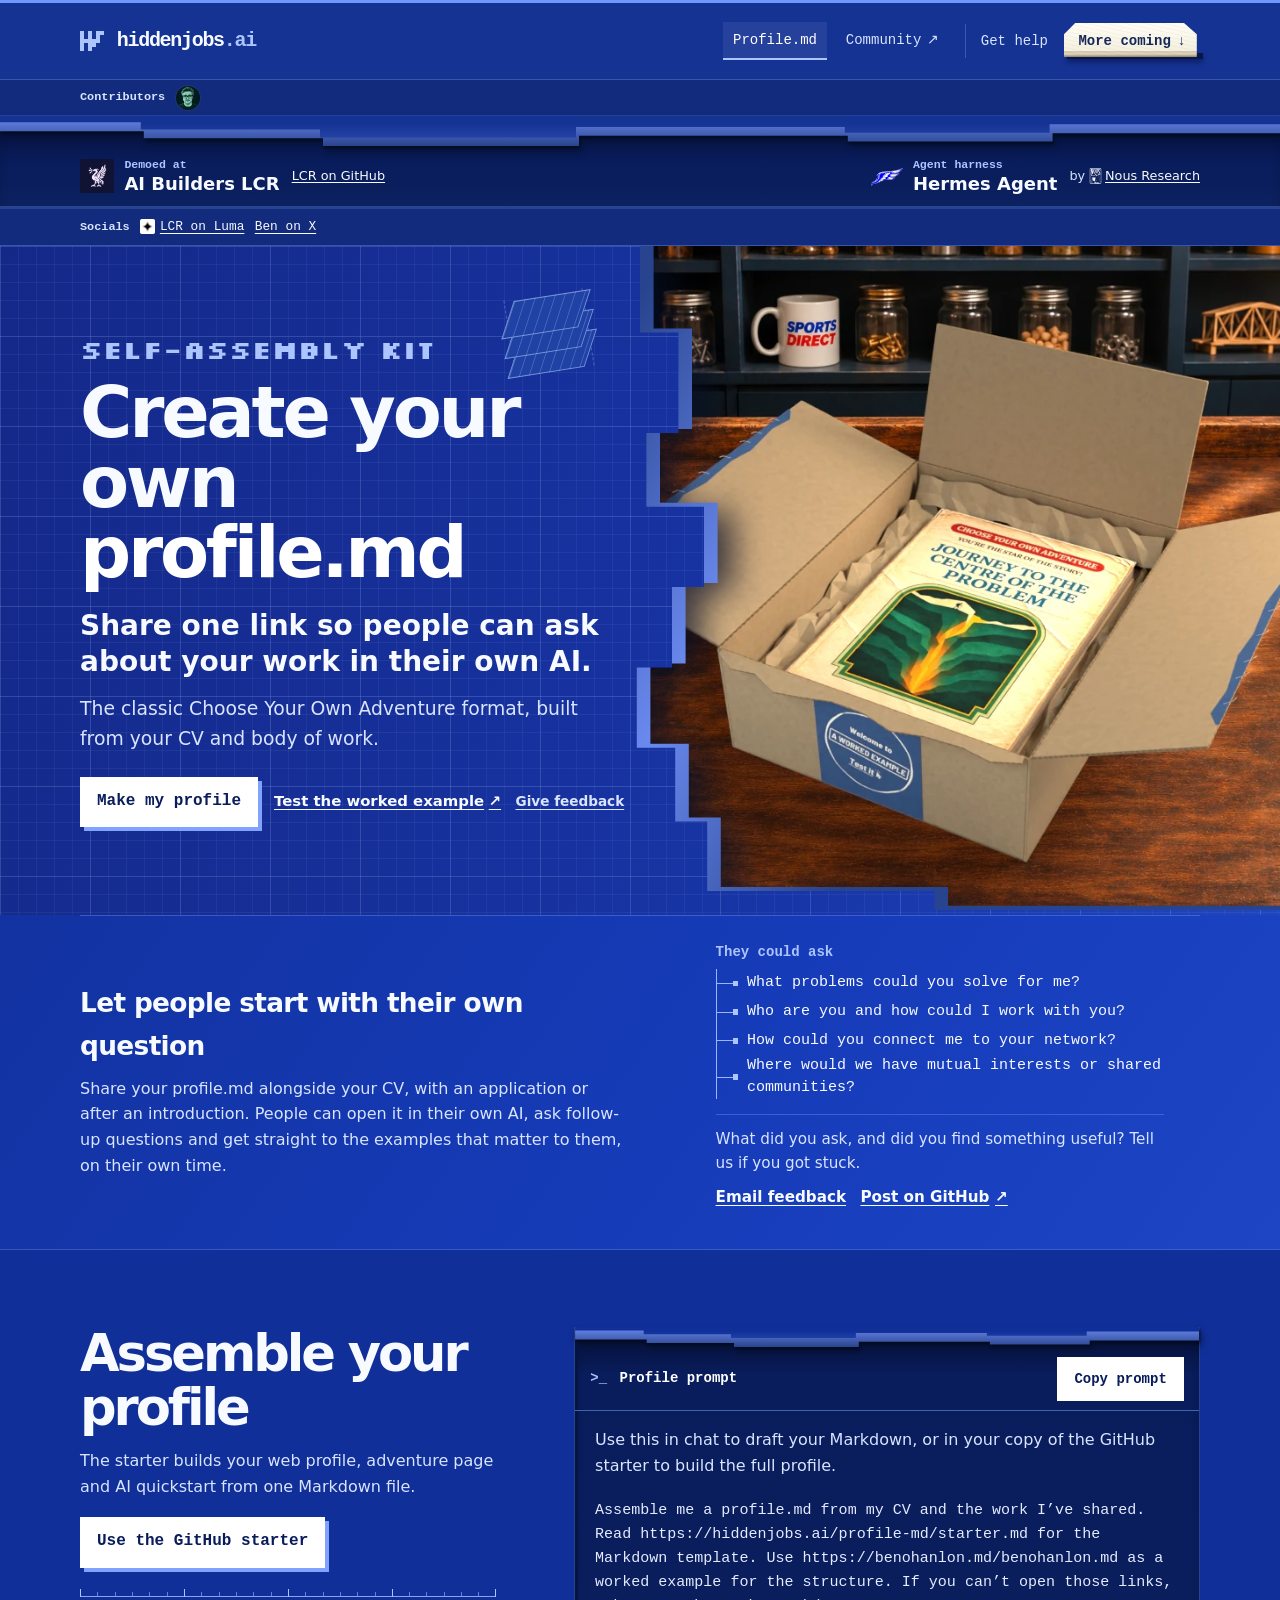
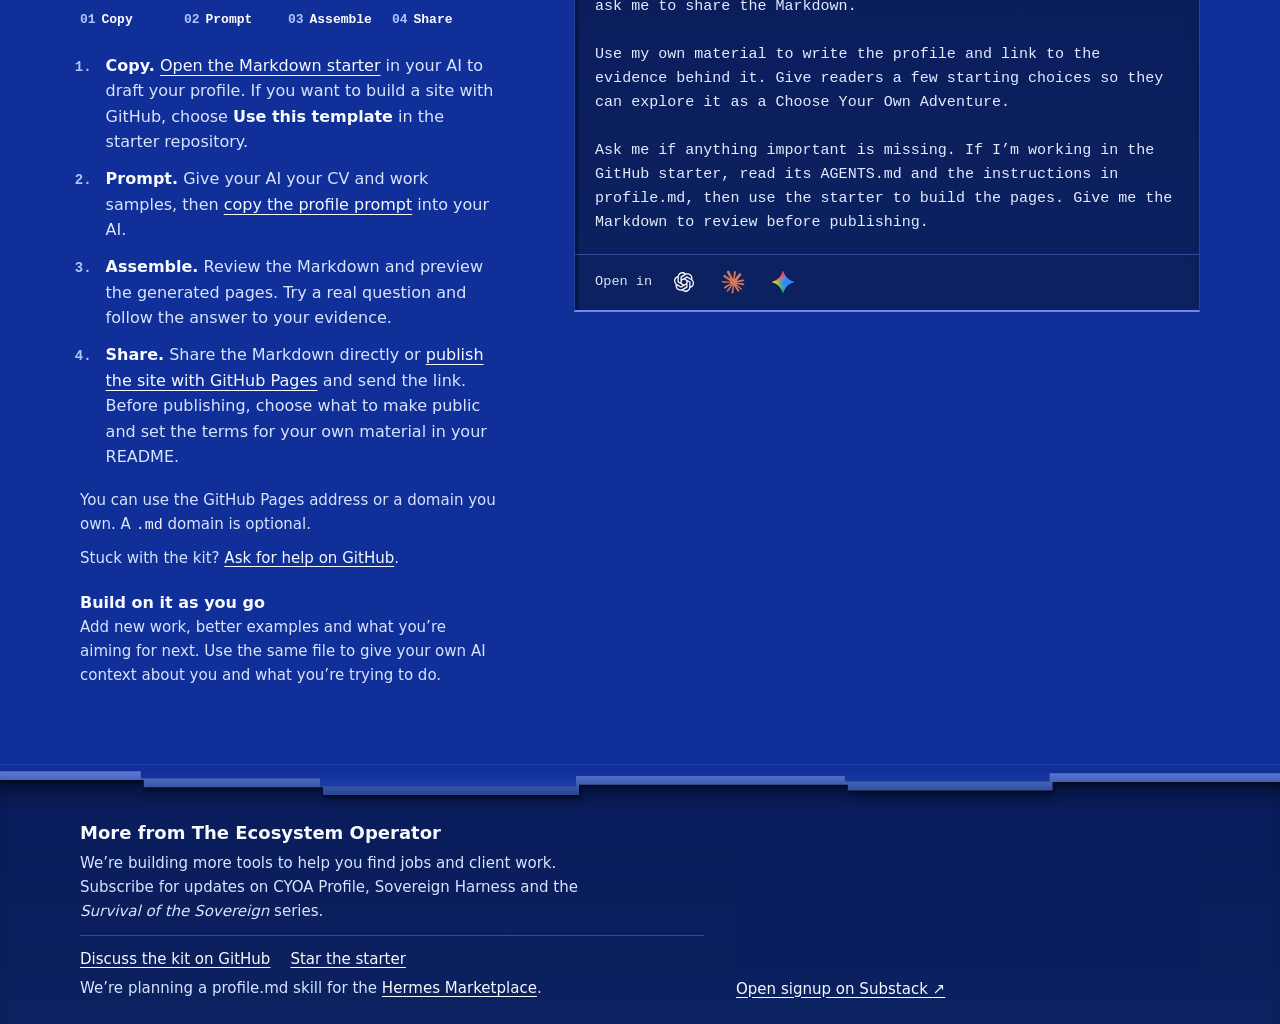
==== profile-md/index.html @ 3084d1a7 "Name the projects covered by newsletter updates" ====
<!doctype html>
<html lang="en-GB">
<head>
  <meta charset="utf-8">
  <meta name="viewport" content="width=device-width, initial-scale=1">
  <meta name="description" content="Turn your CV and best work into one link people can explore with their own AI.">
  <meta name="theme-color" content="#0e2a86">
  <link rel="canonical" href="https://hiddenjobs.ai/profile-md/">
  <meta property="og:type" content="website">
  <meta property="og:site_name" content="Hidden Jobs">
  <meta property="og:title" content="Create your own profile.md">
  <meta property="og:description" content="A Choose Your Own Adventure for your CV and best work. One link people can explore in their own AI chat.">
  <meta property="og:url" content="https://hiddenjobs.ai/profile-md/">
  <meta property="og:image" content="https://hiddenjobs.ai/assets/profile-md-share.jpg?v=parcel">
  <meta property="og:image:type" content="image/jpeg">
  <meta property="og:image:width" content="1200">
  <meta property="og:image:height" content="630">
  <meta property="og:image:alt" content="Create your own profile.md. A Choose Your Own Adventure for your CV and best work. An open delivery carton sits beside the AI Builders LCR and Hermes Agent logos.">
  <meta name="twitter:card" content="summary_large_image">
  <meta name="twitter:image" content="https://hiddenjobs.ai/assets/profile-md-share.jpg?v=parcel">
  <meta name="twitter:image:alt" content="Create your own profile.md. A Choose Your Own Adventure for your CV and best work. An open delivery carton sits beside the AI Builders LCR and Hermes Agent logos.">
  <link rel="stylesheet" href="../assets/site.css?v=public-starter">
  <script src="../assets/profile.js?v=workbench-depth" defer></script>
  <title>Create your own CYOA profile.md | Hidden Jobs</title>
</head>
<body>
  <a class="skip-link" href="#main">Skip to content</a>

  <header class="site-header">
    <div class="shell header-inner">
      <a class="wordmark" href="../">
        <span class="pixel-mark" aria-hidden="true"></span>
        hiddenjobs<span class="wordmark-domain">.ai</span>
      </a>
      <nav class="site-nav" aria-label="Main navigation">
        <div class="site-pages">
          <a class="page-tab" href="./" aria-current="page">Profile.md</a>
          <a class="page-tab" href="https://www.aibuilderslcr.co.uk/" aria-label="AI Builders LCR community">Community <span aria-hidden="true">↗</span></a>
        </div>
        <div class="site-utilities">
          <a href="https://github.com/benohanlon/profile-md-template/discussions/categories/q-a">Get help</a>
        </div>
        <a class="more-tab" href="#more">More coming <span aria-hidden="true">↓</span></a>
      </nav>
    </div>
    <div class="contributor-strip">
      <div class="shell contributor-strip-inner">
        <span class="label">Contributors</span>
        <a class="contributor-avatar" href="https://github.com/benohanlon" aria-label="Ben O’Hanlon on GitHub">
          <img src="../assets/benohanlon-avatar.png" alt="" width="24" height="24">
        </a>
      </div>
    </div>
  </header>

  <aside class="project-credits cut-band" aria-label="Community and harness">
    <span class="cut-edge" aria-hidden="true"></span>
    <div class="shell credits-inner">
      <div class="credit-group">
        <a class="credit-brand" href="https://www.aibuilderslcr.co.uk/">
          <img class="lcr-mark" src="../assets/aibuilders-lcr.webp" alt="" width="34" height="34">
          <span class="credit-name">
            <span class="label credit-label">Demoed at</span>
            AI Builders LCR
          </span>
        </a>
        <span class="credit-byline">
          <a href="https://github.com/aibuilderslcr">LCR on GitHub</a>
        </span>
      </div>
      <div class="credit-group">
        <a class="credit-brand" href="https://hermes-agent.nousresearch.com/">
          <img class="hermes-mark" src="../assets/hermes-wing.svg" alt="" width="34" height="34">
          <span class="credit-name">
            <span class="label credit-label">Agent harness</span>
            Hermes Agent
          </span>
        </a>
        <span class="credit-byline">
          by <a href="https://nousresearch.com/">
            <img class="nous-mark" src="../assets/nous-research.svg" alt="" width="13" height="16">
            Nous Research
          </a>
        </span>
      </div>
    </div>
  </aside>

  <nav class="social-strip" aria-label="Socials">
    <div class="shell social-strip-inner">
      <span class="label">Socials</span>
      <a href="https://luma.com/aibuilderslcr" aria-label="AI Builders LCR events on Luma">
        <img src="../assets/luma-icon.ico" alt="" width="15" height="15">
        LCR on Luma
      </a>
      <a href="https://x.com/benohanlon" aria-label="Ben O’Hanlon on X">Ben on X</a>
    </div>
  </nav>

  <main id="main">
    <section class="hero">
      <div class="workshop" data-view="depth" data-render="geometry">
        <div class="workbench" aria-hidden="true"></div>
        <div class="blueprint" aria-hidden="true">
          <div class="blueprint-face">
            <div class="assembly-sketch"><span></span><span></span><span></span></div>
          </div>
        </div>
        <div class="shell hero-inner">
          <div class="hero-copy">
            <p class="label kit-label">Self-assembly kit</p>
            <h1>Create your own<br><span>profile.md</span></h1>
            <p class="hero-summary">Share one link so people can ask about your work in their own AI.</p>
            <p class="hero-context">The classic Choose Your Own Adventure format, built from your CV and body of work.</p>
            <div class="hero-actions">
              <a class="button button-primary" href="#make-yours">Make my profile</a>
              <div class="hero-test-links">
                <a href="https://benohanlon.md/" target="_blank" rel="noopener">Test the worked example <span aria-hidden="true">↗</span><span class="visually-hidden"> (opens in a new tab)</span></a>
                <a class="hero-feedback-link" href="#feedback">Give feedback</a>
              </div>
            </div>
          </div>

          <div class="workshop-example">
            <a class="example" href="https://benohanlon.md/" target="_blank" rel="noopener" aria-label="Test Ben’s worked example (opens in a new tab)">
              <span class="tag-cord" aria-hidden="true"></span>
              <span class="example-tag">
                <span class="tag-eyelet" aria-hidden="true"></span>
                <strong class="tag-title">Worked<br>example</strong>
                <img src="../assets/adventure-cover.webp" width="1055" height="1491"
                  alt="Choose Your Own Adventure book cover titled Journey to the Centre of the Problem.">
                <span class="tag-link">Test it</span>
              </span>
            </a>
            <a class="box-example" href="https://benohanlon.md/" target="_blank" rel="noopener" aria-label="Test Ben’s worked example (opens in a new tab)">
              <span class="box-scene">
                <span class="box-label">
                  <span class="shelf-badge" aria-hidden="true"></span>
                  <img class="workshop-book" src="../assets/adventure-cover.webp" alt="" width="1055" height="1491">
                  <span class="box-lid">
                    <span class="box-label-print">
                      <span class="box-welcome">Welcome</span>
                      <span class="box-title"><span>Worked</span> <span>example</span></span>
                      <strong>Test it <span class="box-click" aria-hidden="true"></span></strong>
                    </span>
                  </span>
                </span>
              </span>
              <span class="box-mobile-action">Test it <span aria-hidden="true">↗</span></span>
            </a>
          </div>
        </div>
      </div>

      <div class="shell reader-path">
        <div class="reader-copy">
          <h2>Let people start with their own question</h2>
          <p>Share your profile.md alongside your CV, with an application or after an introduction. People can open it in their own AI, ask follow-up questions and get straight to the examples that matter to them, on their own time.</p>
        </div>
        <div class="reader-choices">
          <p class="label">They could ask</p>
          <ul>
            <li>What problems could you solve for me?</li>
            <li>Who are you and how could I work with you?</li>
            <li>How could you connect me to your network?</li>
            <li>Where would we have mutual interests or shared communities?</li>
          </ul>
          <div class="reader-feedback" id="feedback">
            <p>What did you ask, and did you find something useful? Tell us if you got stuck.</p>
            <div class="feedback-actions">
              <a href="mailto:benohanlon@pm.me?subject=CYOA%20Profile%20feedback&amp;body=What%20did%20you%20ask%3F%0D%0A%0D%0ADid%20you%20find%20something%20useful%3F%0D%0A%0D%0AWhere%20did%20you%20get%20stuck%2C%20if%20anywhere%3F%0D%0A">Email feedback</a>
              <a href="https://github.com/benohanlon/profile-md-template/discussions/categories/show-and-tell">Post on GitHub <span aria-hidden="true">↗</span></a>
            </div>
          </div>
        </div>
      </div>
    </section>

    <section class="shell make-section" id="make-yours" aria-labelledby="make-heading">
      <div class="make-copy">
        <h2 id="make-heading">Assemble your profile</h2>
        <p class="make-intro">The starter builds your web profile, adventure page and AI quickstart from one Markdown file.</p>
        <a class="button button-primary starter-button" href="https://github.com/benohanlon/profile-md-template">Use the GitHub starter</a>
        <nav class="kit-ruler" aria-label="Assembly steps">
          <a href="#copy-profile"><span aria-hidden="true">01</span> Copy</a>
          <a href="#prompt-profile"><span aria-hidden="true">02</span> Prompt</a>
          <a href="#assemble-profile"><span aria-hidden="true">03</span> Assemble</a>
          <a href="#publish-profile"><span aria-hidden="true">04</span> Share</a>
        </nav>
        <ol class="instructions">
          <li id="copy-profile"><strong>Copy.</strong> <a href="./starter.md">Open the Markdown starter</a> in your AI to draft your profile. If you want to build a site with GitHub, choose <strong>Use this template</strong> in the starter repository.</li>
          <li id="prompt-profile"><strong>Prompt.</strong> Give your AI your CV and work samples, then <a href="#draft-profile">copy the profile prompt</a> into your AI.</li>
          <li id="assemble-profile"><strong>Assemble.</strong> Review the Markdown and preview the generated pages. Try a real question and follow the answer to your evidence.</li>
          <li id="publish-profile"><strong>Share.</strong> Share the Markdown directly or <a href="https://docs.github.com/en/pages/getting-started-with-github-pages/creating-a-github-pages-site">publish the site with GitHub Pages</a> and send the link. Before publishing, choose what to make public and set the terms for your own material in your README.</li>
        </ol>
        <p class="domain-note">You can use the GitHub Pages address or a domain you own. A <code>.md</code> domain is optional.</p>
        <p class="domain-note kit-help">Stuck with the kit? <a href="https://github.com/benohanlon/profile-md-template/discussions/categories/q-a">Ask for help on GitHub</a>.</p>
        <h3 class="profile-maintenance">Build on it as you go</h3>
        <p class="domain-note">Add new work, better examples and what you’re aiming for next. Use the same file to give your own AI context about you and what you’re trying to do.</p>
      </div>

      <div class="prompt-panel cut-band" id="draft-profile" aria-labelledby="prompt-heading">
        <span class="cut-edge" aria-hidden="true"></span>
        <div class="prompt-header">
          <h3 class="label" id="prompt-heading"><span aria-hidden="true">&gt;_</span> Profile prompt</h3>
          <button class="button copy-button" id="copy-prompt" type="button" hidden>Copy prompt</button>
        </div>
        <p class="prompt-intro">Use this in chat to draft your Markdown, or in your copy of the GitHub starter to build the full profile.</p>
        <pre id="build-prompt">Assemble me a profile.md from my CV and the work I’ve shared. Read https://hiddenjobs.ai/profile-md/starter.md for the Markdown template. Use https://benohanlon.md/benohanlon.md as a worked example for the structure. If you can’t open those links, ask me to share the Markdown.

Use my own material to write the profile and link to the evidence behind it. Give readers a few starting choices so they can explore it as a Choose Your Own Adventure.

Ask me if anything important is missing. If I’m working in the GitHub starter, read its AGENTS.md and the instructions in profile.md, then use the starter to build the pages. Give me the Markdown to review before publishing.</pre>
        <div class="prompt-openers" role="group" aria-label="Open the prompt in your AI">
          <span>Open in</span>
          <a href="https://chatgpt.com/" data-prefill target="_blank" rel="noopener" aria-label="Open in ChatGPT" title="ChatGPT">
            <img src="../assets/chatgpt.svg" alt="" width="24" height="24">
          </a>
          <a href="https://claude.ai/new" data-prefill target="_blank" rel="noopener" aria-label="Open in Claude" title="Claude">
            <img src="../assets/claude.svg" alt="" width="24" height="24">
          </a>
          <a id="open-gemini" href="https://gemini.google.com/app" target="_blank" rel="noopener" aria-label="Copy prompt and open Gemini" title="Copy prompt and open Gemini">
            <img src="../assets/gemini.png" alt="" width="24" height="24">
          </a>
        </div>
        <p class="copy-status" id="copy-status" role="status"></p>
      </div>
    </section>
  </main>

  <footer class="site-footer cut-band" id="support">
    <span class="cut-edge" aria-hidden="true"></span>
    <section class="shell footer-inner" id="more" aria-labelledby="more-heading">
      <div class="more-copy">
        <h2 id="more-heading">More from The Ecosystem Operator</h2>
        <p>We’re building more tools to help you find jobs and client work. Subscribe for updates on CYOA Profile, Sovereign Harness and the <em>Survival of the Sovereign</em> series.</p>
      </div>
      <div class="newsletter-signup">
        <iframe src="https://ecosystemoperator.substack.com/embed?transparent=1" title="Subscribe to The Ecosystem Operator" width="480" height="150" loading="lazy"></iframe>
        <a href="https://ecosystemoperator.substack.com/subscribe">Open signup on Substack <span aria-hidden="true">↗</span></a>
      </div>
      <div class="footer-project-links">
        <a href="https://github.com/benohanlon/profile-md-template/discussions">Discuss the kit on GitHub</a>
        <a href="https://github.com/benohanlon/profile-md-template">Star the starter</a>
        <p>We’re planning a profile.md skill for the <a href="https://hermes-agent.nousresearch.com/marketplace">Hermes Marketplace</a>.</p>
      </div>
    </section>
  </footer>
</body>
</html>
---- assets/site.css ----
@font-face {
  font-family: Silkscreen;
  src: url("./silkscreen-bold.ttf") format("truetype");
  font-weight: 700;
  font-display: swap;
}

@font-face {
  font-family: "Barlow Semi Condensed";
  src: url("./barlow-semi-condensed-bold.ttf") format("truetype");
  font-weight: 700;
  font-display: swap;
}

:root {
  color-scheme: dark;
  --ink: #f7faff;
  --secondary: #d9e4ff;
  --accent: #adc5ff;
  --royal: #163cba;
  --blue: #102f98;
  --navy: #091c5b;
  --chrome: #153393;
  --line: #7193ef66;
  --cut-depth: 0.55rem;
  --cut-wall-light: #6b8aef;
  --cut-wall-dark: #28448e;
  --cut-wall: linear-gradient(var(--cut-wall-light), var(--cut-wall-dark));
  --cut-shadow: inset 0 0.7rem 0.85rem -0.55rem #02091ac9;
  --white: #fff;
  --body: "Segoe UI", system-ui, sans-serif;
  --mono: ui-monospace, "Cascadia Mono", "SFMono-Regular", Consolas, monospace;
}

*, *::before, *::after { box-sizing: border-box; }
html { scroll-behavior: smooth; }
body { margin: 0; background: var(--blue); color: var(--ink); font: 1rem/1.6 var(--body); }
h1, h2, h3, p { margin: 0; }
a { color: var(--ink); text-underline-offset: 0.22em; }
:focus-visible { outline: 3px solid #c1d5ff; outline-offset: 4px; }

.shell { width: min(100% - 4rem, 70rem); margin-inline: auto; }
.skip-link { position: absolute; z-index: 2; top: 1rem; left: 1rem; padding: 0.5rem 1rem; color: var(--navy); background: var(--white); transform: translateY(-180%); }
.skip-link:focus { transform: translateY(0); }
.site-header { background: var(--chrome); border-top: 3px solid #6f98ff; }

.header-inner, .footer-inner {
  display: flex;
  align-items: center;
  justify-content: space-between;
  flex-wrap: wrap;
  gap: 0.75rem 2rem;
}

.header-inner { min-height: 4.75rem; padding-block: 0.75rem; }
.wordmark {
  display: inline-flex;
  align-items: center;
  gap: 0;
  color: var(--ink);
  font: 750 1.25rem/1 var(--mono);
  letter-spacing: -0.065em;
  text-decoration: none;
}

.wordmark-domain { color: var(--accent); }
.pixel-mark { position: relative; width: 1.75rem; height: 1.5rem; margin-right: 0.55rem; color: var(--accent); }
.pixel-mark::before {
  content: "";
  position: absolute;
  left: 0;
  top: 0.125rem;
  width: 0.25rem;
  height: 0.25rem;
  background: currentColor;
  box-shadow:
    0.5rem 0, 1rem 0, 1.25rem 0,
    0 0.25rem, 0.5rem 0.25rem, 1rem 0.25rem,
    0 0.5rem, 0.25rem 0.5rem, 0.5rem 0.5rem, 0.75rem 0.5rem, 1rem 0.5rem,
    0 0.75rem, 0.5rem 0.75rem, 0.75rem 0.75rem,
    0 1rem, 0.5rem 1rem;
}

.label, .site-nav, .button { font-family: var(--mono); font-size: 0.875rem; }
.label { font-weight: 650; }
.site-nav { display: flex; align-items: center; flex-wrap: wrap; gap: 0.65rem 1rem; }
.site-pages, .site-utilities { display: flex; align-items: center; gap: 0.5rem; }
.site-nav .page-tab { display: inline-flex; align-items: center; gap: 0.35rem; }
.site-nav .page-tab { padding: 0.4rem 0.65rem; white-space: nowrap; border-bottom: 2px solid transparent; }
.site-nav .page-tab[aria-current="page"] { border-bottom-color: var(--accent); background: #ffffff12; text-decoration: none; }
.site-utilities { gap: 0.85rem; padding-inline-start: 0.9rem; border-inline-start: 1px solid var(--line); }
.site-nav a { padding-block: 0.35rem; color: var(--secondary); text-decoration: none; }
.site-nav a:hover, .site-nav a[aria-current="page"] { color: var(--white); text-decoration: underline; }

.site-nav a.more-tab {
  position: relative;
  isolation: isolate;
  display: inline-flex;
  align-items: center;
  gap: 0.4rem;
  padding: 0.45rem 0.9rem 0.4rem;
  color: #172857;
  font-weight: 750;
  white-space: nowrap;
}

.more-tab::before,
.more-tab::after {
  content: "";
  position: absolute;
  pointer-events: none;
  z-index: -1;
}

.more-tab::before {
  inset: auto -0.2rem 0 0.18rem;
  height: 0.36rem;
  background: #081748;
  box-shadow: 0 3px 5px #040d3a8c;
}

.more-tab::after {
  inset: 0 0.2rem 0.1rem 0;
  clip-path: polygon(0.7rem 0, calc(100% - 0.8rem) 0, 100% 0.7rem, 100% 100%, 0 100%, 0 0.7rem);
  background:
    repeating-linear-gradient(12deg, #ffffff00 0 1px, #7864440b 1px 2px, #ffffff00 2px 4px),
    linear-gradient(180deg, #fffdf5 0%, #f4efdf 83%, #cec2a9 84%, #e4d7bf 91%, #8f816a 100%);
}

.contributor-strip, .social-strip { background: #122b7d; }
.contributor-strip { border-top: 1px solid var(--line); }
.social-strip { border-bottom: 1px solid var(--line); }
.contributor-strip-inner, .social-strip-inner {
  display: flex;
  align-items: center;
  gap: 0.65rem;
  min-height: 2.2rem;
}
.contributor-strip .label, .social-strip .label { color: var(--secondary); font-size: 0.74rem; }
.social-strip a {
  display: inline-flex;
  align-items: center;
  gap: 0.3rem;
  min-height: 1.75rem;
  font: 0.8rem var(--mono);
}
.social-strip img { flex: 0 0 auto; }
.contributor-avatar { display: inline-flex; }
.contributor-avatar img {
  border-radius: 50%;
  box-shadow: 0 0 0 1px #32456166;
}

.hero {
  overflow: hidden;
  border-bottom: 1px solid var(--line);
  background: linear-gradient(125deg, #102d93 0%, var(--royal) 68%, #1d45c4 100%);
}

.workshop {
  --grid-unit: 1.125rem;
  --grid-major: 5.625rem;
  --blueprint-surface:
    linear-gradient(90deg, #a9c3fd24 1px, transparent 1px) 0 0 / var(--grid-major) var(--grid-major),
    linear-gradient(#a9c3fd24 1px, transparent 1px) 0 0 / var(--grid-major) var(--grid-major),
    linear-gradient(90deg, #a9c3fd12 1px, transparent 1px) 0 0 / var(--grid-unit) var(--grid-unit),
    linear-gradient(#a9c3fd12 1px, transparent 1px) 0 0 / var(--grid-unit) var(--grid-unit),
    linear-gradient(105deg, #142888, #1836a8 68%, #2046bd);
  --workbench-image: url("./profile-workbench.jpg");
  --mobile-workshop-edge: polygon(0 10%, 18% 10%, 18% 5%, 36% 5%, 36% 9%, 62% 9%, 62% 2%, 84% 2%, 84% 6%, 100% 6%, 100% 100%, 0 100%);
  --blueprint-edge: polygon(
    0 0, 50% 0, 50% 13%, 53% 13%, 53% 28%, 50.5% 28%,
    50.5% 39%, 55% 39%, 55% 51%, 52.5% 51%, 52.5% 63%,
    49.75% 63%, 49.75% 75%, 52.75% 75%, 52.75% 86%, 55.25% 86%,
    55.25% var(--bench-edge-near, 95%), 73% var(--bench-edge-near, 95%),
    73% var(--bench-edge-far, 97%), 100% var(--bench-edge-far, 97%), 100% 100%, 0 100%
  );
  position: relative;
  isolation: isolate;
  overflow: clip;
  background: var(--blueprint-surface);
}

.workbench {
  position: absolute;
  z-index: -3;
  inset: -6rem 0 -2.5rem 44%;
  background: #271a18 var(--workbench-image) 64% bottom / cover no-repeat;
}

.workshop[data-view="overhead"] {
  --scene: url("./profile-kit-overhead.jpg");
  --blueprint-edge: polygon(0 2.8%, 50.25% 2.8%, 53.5% 7%, 52% 96%, 0 97.8%);
}

.workshop[data-view="overhead"] .workbench {
  inset: 0;
  background: #271a18 var(--scene) center / cover no-repeat;
}

.workshop[data-view="depth"] {
  --bench-edge-near: 96.4%;
  --bench-edge-far: 99.2%;
}

.workshop[data-view="depth"] .workbench { display: none; }

.workshop[data-view="overhead"] .blueprint {
  filter: drop-shadow(0.4rem 0.3rem 0.35rem #0a06058c);
}

.workshop[data-view="overhead"] .blueprint::before {
  transform: translate(0.17rem, 0.15rem);
}

.blueprint {
  position: absolute;
  z-index: -1;
  inset: 0;
  filter: drop-shadow(1rem 0.5rem 1rem #060e27b8);
}

.blueprint::before, .blueprint-face {
  position: absolute;
  inset: 0;
  clip-path: var(--blueprint-edge);
}

.blueprint::before {
  content: "";
  background: linear-gradient(118deg, var(--cut-wall-dark) 40%, var(--cut-wall-light) 55%, var(--cut-wall-dark) 71%);
  transform: translate(0.85rem, -0.25rem);
}

.blueprint-face { background: var(--blueprint-surface); }

.assembly-sketch {
  position: absolute;
  top: clamp(1.6rem, 4vw, 3rem);
  right: 54%;
  width: 5rem;
  height: 4.9rem;
  border-inline: 1px dashed #b8d1ff50;
  transform: rotate(-9deg);
}

.assembly-sketch span {
  position: absolute;
  inset: auto 0;
  height: 2.25rem;
  border: 1px solid #b8d1ff90;
  background: linear-gradient(90deg, #c8daff40 1px, transparent 1px) 0 0 / 0.64rem 100%, #2042a5;
  transform: skewX(-27deg);
}

.assembly-sketch span:nth-child(1) { bottom: 0; }
.assembly-sketch span:nth-child(2) { bottom: 1.25rem; }
.assembly-sketch span:nth-child(3) { bottom: 2.5rem; }

.hero-inner, .reader-path {
  display: grid;
  grid-template-columns: minmax(0, 1.18fr) minmax(0, 1fr);
  align-items: center;
  gap: 1.5rem clamp(1.75rem, 5vw, 5rem);
}

.hero-inner {
  row-gap: clamp(1.75rem, 5vw, 5rem);
  padding-block: clamp(3.75rem, 6vw, 6rem) clamp(3.1rem, 5vw, 5rem);
}

.hero-copy { container-type: inline-size; }
.kit-ruler {
  display: grid;
  grid-template-columns: repeat(4, minmax(0, 1fr));
  width: min(100%, 26rem);
  margin-top: 1.8rem;
  border-top: 1px solid #bdd0feba;
}

.kit-ruler a {
  position: relative;
  display: flex;
  align-items: center;
  gap: 0.37rem;
  min-height: 2.75rem;
  color: var(--white);
  font: 650 0.8125rem/1.2 var(--mono);
  text-decoration: none;
}

.kit-ruler a::before {
  content: "";
  position: absolute;
  inset: -0.55rem 0 auto;
  height: 0.5rem;
  background:
    linear-gradient(90deg, var(--accent) 1px, transparent 1px),
    repeating-linear-gradient(90deg, #bdd0fe82 0 1px, transparent 1px 16.6667%)
      left bottom / 100% 0.28rem no-repeat;
}

.kit-ruler a:last-child::before { border-right: 1px solid var(--accent); }
.kit-ruler a span { color: var(--accent); }
.kit-ruler a:hover { text-decoration: underline; text-underline-offset: 0.2em; }
#draft-profile, #feedback, .instructions li[id] { scroll-margin-block-start: 1.5rem; }

.kit-label {
  margin-bottom: 0.85rem;
  color: var(--accent);
  font: 700 clamp(1.1rem, 2.2vw, 1.65rem)/1.15 Silkscreen, var(--mono);
  text-transform: uppercase;
}
.hero h1 {
  margin-bottom: 1.25rem;
  font-size: clamp(2.1rem, 12.5cqi, 6.25rem);
  font-weight: 800;
  line-height: 0.98;
  letter-spacing: -0.045em;
}

.hero h1 span { color: var(--white); }
.hero-summary { max-width: 33rem; font-size: clamp(1.35rem, 2.35vw, 1.75rem); font-weight: 680; line-height: 1.28; text-wrap: balance; }
.hero-context { max-width: 32rem; margin-top: 0.9rem; color: var(--secondary); font-size: clamp(1.0625rem, 1.5vw, 1.175rem); }
.hero-actions {
  display: flex;
  flex-wrap: wrap;
  align-items: center;
  gap: 0.55rem 1rem;
  margin-top: 1.4rem;
}

.hero-test-links, .feedback-actions {
  display: flex;
  flex-wrap: wrap;
  align-items: center;
  gap: 0 0.9rem;
}

.hero-test-links a {
  display: inline-flex;
  align-items: center;
  gap: 0.28rem;
  min-height: 2.75rem;
  font-weight: 650;
  font-size: 0.93rem;
}

.hero-test-links .hero-feedback-link { color: var(--secondary); font-size: 0.85rem; }

.visually-hidden {
  position: absolute;
  width: 1px;
  height: 1px;
  margin: -1px;
  overflow: hidden;
  clip-path: inset(50%);
  white-space: nowrap;
}

.button {
  display: inline-flex;
  justify-content: center;
  align-items: center;
  padding: 0.72rem 1rem;
  min-height: 2.75rem;
  border: 1px solid transparent;
  border-radius: 0;
  font-weight: 700;
  text-decoration: none;
  cursor: pointer;
}

.button[hidden] { display: none; }
.button-primary { color: var(--navy); background: var(--white); box-shadow: 4px 4px 0 #81a3ff; font-size: 1rem; }
.button-primary:hover { background: #e2ebff; }
.workshop-example { padding-inline-start: clamp(0rem, 3vw, 3rem); }

.box-example { display: none; }
.box-scene { display: contents; }
.box-mobile-action { display: none; }
.workshop-book { display: none; }
.workshop[data-view] .example { display: none; }
.workshop[data-view="overhead"] .box-example {
  display: flex;
  align-items: end;
  justify-content: end;
  min-height: clamp(26rem, 43vw, 34rem);
  padding-inline: 0.25rem;
  text-decoration: none;
}

.box-label {
  display: block;
  padding: 0.6rem 0.95rem 0.62rem;
  border-left: 2px solid #edcc96;
  background: #19110ceb;
  color: #fff1da;
  font: 650 0.76rem/1.28 var(--mono);
}

.box-label strong {
  display: block;
  margin-top: 0.22rem;
  font-size: 1rem;
  text-decoration: underline;
}

.box-example:hover .box-label { background: #302315; }

.workshop[data-view="depth"] .hero-inner,
.workshop[data-view="depth"] .blueprint { pointer-events: none; }
.workshop[data-view="depth"] .hero-copy { pointer-events: auto; }
.workshop[data-view="depth"] .workshop-example { min-height: clamp(24rem, calc(100svh - 13.5rem), 36rem); }

@media (width > 60rem) {
  .workshop[data-view="depth"] .hero-inner { padding-block: clamp(2rem, 5.2vh, 4.75rem); }
  .workshop[data-render="geometry"] .workshop-example {
    /* Keep enough vertical room for the stamp when the photo fills a wide window. */
    height: max(0px, calc(31vw - 2 * clamp(2rem, 5.2vh, 4.75rem)));
  }
}

.workshop[data-view="depth"] .box-example {
  display: block;
  position: absolute;
  z-index: -2;
  inset: 0 0 0 44%;
  overflow: hidden;
  container-type: size;
  pointer-events: auto;
}

.workshop[data-view="depth"] .box-label {
  --photo-scale: calc(100cqw / 1536px);
  position: absolute;
  bottom: 0;
  left: calc(50% + clamp(0px, (150cqh - 100cqw) / 2, 2.25rem));
  width: max(100cqw, 150cqh);
  aspect-ratio: 3 / 2;
  container-type: inline-size;
  padding: 0;
  border: 0;
  background: #6a412a url("./profile-kit-open-angle.jpg") center / 100% 100% no-repeat;
  color: #2e1a0b;
  transform: translateX(-50%);
  pointer-events: none;
}

/* Map the cover and lettering to their four corners in the 1536 × 1024 image. */
.workshop[data-view="depth"] .workshop-book,
.workshop[data-view="depth"] .box-lid {
  display: block;
  position: absolute;
  transform-origin: 0 0;
}

.workshop[data-view="depth"] .workshop-book {
  top: 33.691406%;
  left: 43.359375%;
  width: 22.460938cqw;
  height: 31.743372cqw;
  border-radius: 0.32cqw;
  filter: brightness(0.96) saturate(0.96);
  transform: matrix3d(
    1.089779663, 0.168552588, 0, calc(0.000007528 / var(--photo-scale)),
    -0.290742861, 0.836313288, 0, calc(-0.000340701 / var(--photo-scale)),
    0, 0, 1, 0,
    0, 0, 0, 1
  );
}

.workshop[data-view="depth"] .box-lid {
  top: -2.050781%;
  left: 46.093750%;
  width: 24.414063cqw;
  height: 35.764460cqw;
  transform: matrix3d(
    1.119378029, 0.147354614, 0, calc(-0.000081498 / var(--photo-scale)),
    -0.092996190, 0.662845183, 0, calc(0.000158283 / var(--photo-scale)),
    0, 0, 1, 0,
    0, 0, 0, 1
  );
  /* Blend this projected plane with the photo so the real paper grain shows through. */
  mix-blend-mode: multiply;
  pointer-events: auto;
}

.workshop[data-view="depth"] .box-label-print {
  position: absolute;
  top: 52%;
  left: 50%;
  display: grid;
  justify-items: center;
  gap: 1.55cqw;
  width: 90%;
  text-align: center;
  text-transform: uppercase;
  /* The warm paper under the multiply blend darkens and mutes this ink. */
  color: #1c359f;
  font-family: "Barlow Semi Condensed", "Arial Narrow", var(--body);
  transform: translate(-50%, -50%) scaleY(1.18);
  mask-image: url("./lid-ink-grain.png");
  mask-size: 10cqw 10cqw;
}

.box-welcome, .box-click { display: none; }

.workshop[data-view="depth"] .box-welcome {
  display: block;
  font-size: 1.7cqw;
  font-weight: 700;
  line-height: 1.15;
  letter-spacing: 0.09em;
}

.workshop[data-view="depth"] .box-title {
  font-size: 4.6cqw;
  font-weight: 700;
  line-height: 0.96;
  letter-spacing: 0.012em;
}

.workshop[data-view="depth"] .box-title > span { display: block; }

.workshop[data-view="depth"] .box-click {
  display: inline-block;
  position: relative;
  width: 0.63em;
  height: 0.88em;
  border: 0.1em solid currentColor;
  border-radius: 0.35em;
  transform: rotate(-20deg);
}

.box-click::before {
  content: "";
  position: absolute;
  top: 0.08em;
  left: calc(50% - 0.05em);
  width: 0.1em;
  height: 0.24em;
  border-radius: 1px;
  background: currentColor;
}

.box-click::after {
  content: "";
  position: absolute;
  top: -0.33em;
  left: calc(50% - 0.036em);
  width: 0.072em;
  height: 0.15em;
  border-radius: 1px;
  background: currentColor;
  box-shadow: -0.16em 0.07em currentColor, 0.16em 0.07em currentColor;
}

.shelf-badge { display: none; }

.workshop[data-view="depth"] .shelf-badge {
  display: block;
  position: absolute;
  top: 14.9%;
  left: 35.5%;
  width: 2.4cqw;
  aspect-ratio: 1;
  background: url("./everton-crest.svg") center / contain no-repeat;
  filter: saturate(0.78) brightness(0.86) blur(0.22px);
  transform: translate(-50%, -50%) perspective(5rem) rotateY(12deg) rotate(-2deg);
}

.workshop[data-view="depth"] .box-label strong {
  display: inline-flex;
  align-items: center;
  gap: 0.35em;
  margin-top: 0;
  font-size: 2.25cqw;
  font-weight: 700;
  line-height: 1.15;
  letter-spacing: 0.06em;
  text-decoration: none;
  text-underline-offset: 0.16em;
}

.workshop[data-view="depth"] .box-example:hover .box-label strong { text-decoration: underline 0.08em; }
.workshop[data-view="depth"] .box-example:focus-visible strong { outline: 2px solid currentColor; outline-offset: 0.22em; }

.workshop[data-render="geometry"] .box-label {
  width: max(100cqw, 151cqh);
  background-image: url("./profile-kit-parcel.webp");
}

/* This render includes the cover, stamp and shelf props. */
.workshop[data-render="geometry"] :is(.workshop-book, .box-lid, .shelf-badge) {
  display: none;
}

.workshop[data-render="geometry"] .box-example:focus-visible .box-label::after {
  position: absolute;
  inset: 12% 26% 6% 30%;
  content: "";
  border: 3px solid #c1d5ff;
}

@media (width > 60rem) and (prefers-reduced-motion: no-preference) {
  .workshop[data-reveal] .box-label {
    transform-origin: 56% 48%;
    animation: workshop-reveal 1s steps(6, end) both;
  }

  @keyframes workshop-reveal {
    0%, 15% {
      transform: translateX(-48.3%) scale(1.035);
      filter: brightness(0.79) saturate(0.88);
    }
    64% {
      transform: translateX(-49.7%) scale(1.009);
      filter: brightness(0.96) saturate(0.98);
    }
    100% {
      transform: translateX(-50%);
      filter: brightness(1) saturate(1);
    }
  }
}

@media (prefers-reduced-motion: no-preference) {
  .workshop[data-render="geometry"] .box-label {
    transform-origin: 56% 88%;
    translate: 0 var(--workbench-drift, 0px);
    scale: var(--workbench-zoom, 1);
  }
}

.example {
  display: block;
  position: relative;
  width: min(83%, 23rem);
  margin: 1.35rem auto 0;
  color: #271b15;
  text-decoration: none;
  transform: translateY(-0.65rem) perspective(52rem) rotateX(23deg) rotateZ(10deg);
  filter: drop-shadow(-0.48rem 0.65rem 0.36rem #070605a8);
  transition: transform 180ms ease;
}

.example:hover, .example:focus-visible { transform: translateY(-0.65rem) perspective(52rem) rotateX(20deg) rotateZ(8deg); }
.example:focus-visible { outline-offset: 0.5rem; }
.example:hover .tag-link { text-decoration-thickness: 0.15em; }

.example-tag {
  position: relative;
  display: grid;
  justify-items: center;
  gap: 1.15rem;
  padding: 3rem 1.25rem 1.1rem;
  background: linear-gradient(155deg, #edbd8e, #d99b69);
  clip-path: polygon(16% 0, 84% 0, 100% 11%, 100% 100%, 0 100%, 0 11%);
  mask-image: radial-gradient(circle at 50% 1.55rem, transparent 0.34rem, #000 0.37rem);
}

.tag-cord {
  position: absolute;
  top: -2.85rem;
  left: calc(50% - 1.2rem);
  z-index: 1;
  width: 2.5rem;
  height: 4.4rem;
  border: 0.16rem solid #f0dbb7;
  border-radius: 50% 50% 54% 46%;
  box-shadow: inset 0 0 0.1rem #8d6738, 1px 2px 1px #1824577a;
  transform: rotate(-19deg);
  pointer-events: none;
}

.tag-eyelet {
  position: absolute;
  top: 1.55rem;
  left: 50%;
  width: 1.1rem;
  height: 1.1rem;
  border: 0.18rem solid #845b3c;
  border-radius: 50%;
  transform: translate(-50%, -50%);
}

.tag-title {
  color: #271b15;
  font: 900 clamp(2.5rem, 4.8vw, 4.5rem)/0.88 Impact, "Arial Narrow", "Roboto Condensed", sans-serif;
  letter-spacing: 0.015em;
  text-align: center;
  text-transform: uppercase;
}

.example-tag img {
  display: block;
  width: min(72%, 12.4rem);
  height: auto;
  box-shadow: 2px 3px 0 #67402d38;
}

.tag-link {
  font: 700 0.875rem/1.4 var(--mono);
  text-decoration: underline;
  text-underline-offset: 0.22em;
}

.reader-path {
  padding-block: 1.55rem 1.85rem;
  border-top: 1px solid var(--line);
}

.reader-path h2 { font-size: clamp(1.3rem, 2.2vw, 1.65rem); letter-spacing: -0.025em; }
.reader-copy p { max-width: 34rem; margin-top: 0.55rem; color: var(--secondary); }
.reader-choices .label { color: var(--accent); }
.reader-choices ul { margin: 0.35rem 0 0; padding-left: 1rem; border-left: 1px solid #9bb6ff; list-style: none; }
.reader-choices li { position: relative; display: flex; gap: 0.55rem; align-items: center; min-height: 1.8rem; font: 0.9375rem/1.45 var(--mono); }
.reader-choices li::before { content: ""; flex: 0 0 auto; width: 0.35rem; height: 0.35rem; background: var(--accent); }
.reader-choices li::after { content: ""; position: absolute; left: -1rem; width: 1rem; height: 1px; background: #9bb6ff; }
.reader-feedback {
  max-width: 28rem;
  margin-top: 0.95rem;
  padding-top: 0.75rem;
  border-top: 1px solid var(--line);
  color: var(--secondary);
  font-size: 0.95rem;
}
.reader-feedback a {
  display: inline-flex;
  align-items: center;
  gap: 0.35rem;
  min-height: 2.75rem;
  font-weight: 650;
}

.cut-band {
  --cut-face: var(--blue);
  --cut-height: 1.4rem;
  position: relative;
  isolation: isolate;
  padding-block-start: calc(var(--cut-height) + var(--cut-depth));
  background: linear-gradient(180deg, #060f32, var(--navy) 2.9rem, #0c215f);
  box-shadow: var(--cut-shadow);
}

.cut-edge {
  position: absolute;
  z-index: -1;
  inset: 0 0 auto;
  height: var(--cut-height);
  pointer-events: none;
  filter: drop-shadow(1px 2px 1px #02091ab0) drop-shadow(2px 4px 3px #02091a80);
}

/* The wrapper casts the shadow of both clipped faces onto the recess. */
.cut-edge::before, .cut-edge::after {
  --cut-outset: 0px;
  --cut-extension: 0px;
  --cut-level-1: calc(var(--cut-height) * 0.32 + var(--cut-extension));
  --cut-level-2: calc(var(--cut-height) * 0.41 + var(--cut-extension));
  --cut-level-3: calc(var(--cut-height) * 0.53 + var(--cut-extension));
  --cut-level-4: calc(var(--cut-height) * 0.64 + var(--cut-extension));
  --cut-level-5: calc(var(--cut-height) * 0.78 + var(--cut-extension));
  --cut-level-6: calc(var(--cut-height) + var(--cut-extension));
  --cut-step-1: calc(11% + var(--cut-outset));
  --cut-step-2: calc(25% + var(--cut-outset));
  --cut-step-3: calc(45% + var(--cut-outset));
  --cut-step-4: calc(66% + var(--cut-outset));
  --cut-step-5: calc(82% + var(--cut-outset));
  content: "";
  position: absolute;
  inset: 0;
  clip-path: polygon(
    0 0, 100% 0, 100% var(--cut-level-2),
    var(--cut-step-5) var(--cut-level-2), var(--cut-step-5) var(--cut-level-5),
    var(--cut-step-4) var(--cut-level-5), var(--cut-step-4) var(--cut-level-3),
    var(--cut-step-3) var(--cut-level-3), var(--cut-step-3) var(--cut-level-6),
    var(--cut-step-2) var(--cut-level-6), var(--cut-step-2) var(--cut-level-4),
    var(--cut-step-1) var(--cut-level-4), var(--cut-step-1) var(--cut-level-1),
    0 var(--cut-level-1)
  );
}

.cut-edge::before {
  --cut-outset: 3px;
  --cut-extension: var(--cut-depth);
  inset-block-end: calc(-1 * var(--cut-depth));
  background: var(--cut-wall);
}

.cut-edge::after {
  background: linear-gradient(180deg, var(--cut-face) 37%, color-mix(in srgb, var(--cut-face), #6489f4 18%));
}

.project-credits {
  --cut-face: var(--chrome);
  border-bottom: 0.23rem solid var(--cut-wall-dark);
}
.credits-inner { display: grid; grid-template-columns: repeat(2, minmax(0, 1fr)); gap: 0.6rem 1rem; padding-block: 0.5rem; }
.credit-group { display: flex; align-items: center; align-content: flex-start; flex-wrap: wrap; gap: 0 0.75rem; }
.credit-group:last-child { justify-content: flex-end; }
.credit-label { color: var(--accent); font-size: 0.72rem; }
.credit-brand { display: inline-flex; align-items: center; gap: 0.65rem; min-height: 2.75rem; font-size: 1.125rem; font-weight: 740; line-height: 1.15; text-decoration: none; }
.credit-name { display: grid; gap: 0.15rem; }
.credit-brand:hover .credit-name { text-decoration: underline; text-underline-offset: 0.17em; }
.credit-brand img { flex: 0 0 auto; object-fit: contain; }
.credit-byline { display: inline-flex; align-items: center; gap: 0.25rem; color: var(--secondary); font-size: 0.8rem; }
.credit-byline a { display: inline-flex; align-items: center; gap: 0.18rem; text-underline-offset: 0.17em; }
.lcr-mark { background: #111334; }
.hermes-mark { transform: rotate(39deg); }
.nous-mark { filter: brightness(0) invert(1); }

.make-section {
  display: grid;
  grid-template-columns: minmax(0, 0.8fr) minmax(0, 1.2fr);
  gap: clamp(2rem, 6vw, 6rem);
  align-items: start;
  padding-block: clamp(3.25rem, 6vw, 5.4rem);
  scroll-margin-top: 1.5rem;
}

.make-copy h2 { font-size: clamp(2.05rem, 4vw, 3.25rem); letter-spacing: -0.06em; line-height: 1.05; }
.make-intro { margin-top: 0.85rem; color: var(--secondary); }
.starter-button { margin-top: 1.1rem; }
.instructions { margin: 0.4rem 0 1.15rem; padding-left: 1.25rem; }
.instructions li { padding-left: 0.35rem; margin-top: 0.7rem; color: var(--secondary); }
.instructions li::marker { color: var(--accent); font: 650 0.875rem var(--mono); }
.instructions strong { color: var(--ink); }
.domain-note { color: var(--secondary); font-size: 0.94rem; }
.domain-note code { color: var(--ink); }
.kit-help { margin-top: 0.55rem; }
.profile-maintenance { margin-top: 1.2rem; color: var(--ink); font-size: 1rem; }

.prompt-panel {
  --cut-height: 0.7rem;
  border-inline: 1px solid var(--cut-wall-dark);
  border-bottom: 2px solid var(--cut-wall-light);
  color: #e4ebff;
  box-shadow: var(--cut-shadow), inset 0.2rem 0 0 #071547;
}
.prompt-header {
  display: flex;
  justify-content: space-between;
  align-items: center;
  flex-wrap: wrap;
  gap: 0.45rem 1.25rem;
  padding: 0.6rem 0.95rem;
  border-bottom: 1px solid #4465ab;
}

.prompt-header h3 { color: var(--white); }
.prompt-header h3 span { color: #a6bdff; margin-right: 0.25rem; }
.copy-button { background: var(--white); color: var(--navy); }
.copy-button:hover { background: #dce7ff; }
.prompt-intro { padding: 1rem 1.25rem 0; color: var(--secondary); }
.prompt-panel pre {
  margin: 0;
  padding: 1.2rem 1.25rem;
  white-space: pre-wrap;
  overflow-wrap: anywhere;
  font: 0.94rem/1.6 var(--mono);
}

.prompt-openers {
  display: flex;
  flex-wrap: wrap;
  align-items: center;
  gap: 0.1rem 0.35rem;
  padding: 0.35rem 1.25rem;
  border-top: 1px solid var(--line);
  color: var(--secondary);
  font: 0.85rem/1.3 var(--mono);
}

.prompt-openers span { margin-right: 0.25rem; }
.prompt-openers a { display: grid; width: 2.75rem; height: 2.75rem; place-items: center; border-radius: 0.25rem; }
.prompt-openers a:hover { background: #234095; }
.prompt-openers img { display: block; object-fit: contain; }

.copy-status { padding: 0 1.25rem 0.85rem; color: #b9cdff; font-size: 0.875rem; }
.copy-status:empty { padding-block: 0; }
.footer-inner { padding-block: 1.5rem; color: var(--secondary); font-size: 0.94rem; }
.footer-inner h2 { margin-bottom: 0.2rem; color: var(--ink); font-size: 1.125rem; }
.newsletter-signup { grid-area: signup; width: min(100%, 29rem); }
.newsletter-signup iframe {
  display: block;
  width: 100%;
  border: 0;
  background: var(--navy);
  color-scheme: light;
}
.newsletter-signup > a { display: inline-block; margin-top: 0.45rem; }
.more-copy { grid-area: copy; max-width: 34rem; }
#more {
  display: grid;
  grid-template-columns: minmax(0, 1fr) minmax(0, 29rem);
  grid-template-rows: auto 1fr;
  grid-template-areas: "copy signup" "links signup";
  align-items: start;
  scroll-margin-top: 1rem;
}

@media (max-width: 52rem) {
  #more {
    grid-template-columns: 1fr;
    grid-template-rows: auto;
    grid-template-areas: "copy" "signup" "links";
  }
}
.footer-project-links {
  grid-area: links;
  display: flex;
  flex-wrap: wrap;
  gap: 0.3rem 1.25rem;
  padding-top: 0.65rem;
  border-top: 1px solid var(--line);
}

@media (max-width: 60rem) {
  .hero-inner, .reader-path, .make-section { grid-template-columns: minmax(0, 1fr); }
  .workbench, .blueprint { display: none; }
  .hero-inner { padding-bottom: 0; }
  .workshop-example {
    position: relative;
    isolation: isolate;
    padding: 2.5rem 0 2rem;
  }
  .workshop-example::before {
    content: "";
    position: absolute;
    z-index: -1;
    inset: 0 calc((100% - 100vw) / 2);
    background: #271a18 var(--workbench-image) 62% bottom / auto 125% no-repeat;
    clip-path: var(--mobile-workshop-edge);
  }
  .example { width: min(77%, 20rem); }
  .workshop[data-view="overhead"] .workshop-example { padding: 1.5rem 0 1rem; }
  .workshop[data-view="overhead"] .workshop-example::before {
    background-image: var(--scene);
    background-size: cover;
    background-position: 99% center;
  }
  .workshop[data-view="overhead"] .box-example {
    min-height: clamp(23rem, 100vw, 32rem);
    padding-inline: 0;
  }
  .workshop[data-view="depth"] .workshop-example { min-height: 0; padding: 0; }
  .workshop[data-view="depth"] .workshop-example::before { display: none; }
  .workshop[data-view="depth"] .box-example {
    position: relative;
    z-index: 0;
    inset: auto;
    height: clamp(23rem, 116vw, 37rem);
    margin-inline: calc((100% - 100vw) / 2);
    clip-path: var(--mobile-workshop-edge);
  }
  .workshop[data-view="depth"] .box-label { left: 50%; }
  .workshop[data-view="depth"] .box-label-print { top: 58%; }
  .workshop[data-render="geometry"] .box-example {
    height: auto;
    container-type: normal;
    clip-path: none;
  }
  .workshop[data-render="geometry"] .box-scene {
    --photo-height: max(clamp(23rem, 116vw, 37rem), calc(100vw * 2 / 3));
    display: block;
    position: relative;
    height: calc(var(--photo-height) * 0.815);
    container-type: size;
    overflow: hidden;
  }
  .workshop[data-render="geometry"] .box-label {
    /* Keep the book at its original scale as the shorter frame crops the lid. */
    width: max(100cqw, calc(var(--photo-height) * 1.5));
  }
  .workshop[data-render="geometry"] .box-mobile-action {
    display: flex;
    align-items: center;
    justify-content: space-between;
    min-height: 3rem;
    padding-inline: clamp(1.125rem, 4vw, 2rem);
    border-top: 0.35rem solid var(--cut-wall-dark);
    background: linear-gradient(180deg, #060f32, var(--navy) 1.5rem);
    box-shadow: var(--cut-shadow);
    color: var(--white);
    font: 700 1rem/1.25 var(--mono);
  }
  .workshop[data-render="geometry"] .box-example:focus-visible .box-mobile-action {
    outline: 2px solid var(--accent);
    outline-offset: -4px;
  }
}

@media (max-width: 32rem) {
  .shell { width: calc(100% - 2.25rem); }
  .header-inner { align-items: flex-start; flex-direction: column; padding-block: 0.85rem; }
  .site-nav {
    display: grid;
    grid-template-columns: minmax(0, 1fr) auto;
    width: 100%;
    gap: 0.25rem 0.5rem;
    font-size: 0.75rem;
  }
  .site-pages { grid-column: 1; gap: 0.45rem; }
  .site-nav .page-tab { padding-inline: 0.2rem; }
  .site-utilities {
    grid-column: 1 / -1;
    grid-row: 2;
    gap: 0.25rem 0.75rem;
    flex-wrap: wrap;
    padding-inline-start: 0.2rem;
    border: 0;
  }
  .site-nav a.more-tab { grid-column: 2; grid-row: 1; padding-inline: 0.65rem; }
  .more-tab span { display: none; }
  .credit-group:last-child { justify-content: flex-start; }
  .credit-brand { gap: 0.5rem; font-size: 0.95rem; }
  .credit-byline { margin-inline-start: 1.3rem; font-size: 0.72rem; }
  .kit-ruler a {
    flex-direction: column;
    align-items: flex-start;
    justify-content: center;
    gap: 0.12rem;
    font-size: clamp(0.75rem, 3.35vw, 0.8125rem);
  }
  .kit-ruler a span { font-size: 0.72rem; }
  .hero-inner { padding-top: 2.35rem; }
  .example { width: min(79%, 17.5rem); }
  .prompt-panel pre, .prompt-intro { padding-inline: 0.95rem; }
  .copy-status { padding-inline: 0.95rem; }
}

@media (max-width: 23rem) {
  .credits-inner { width: calc(100% - 1rem); column-gap: 0.5rem; }
  .credit-brand { gap: 0.375rem; font-size: 0.925rem; }
  .credit-brand img { width: 30px; height: 30px; }
  .credit-byline { margin-inline-start: 2.25rem; }
}

@media (prefers-reduced-motion: reduce) {
  html { scroll-behavior: auto; }
  .example { transition: none; }
}
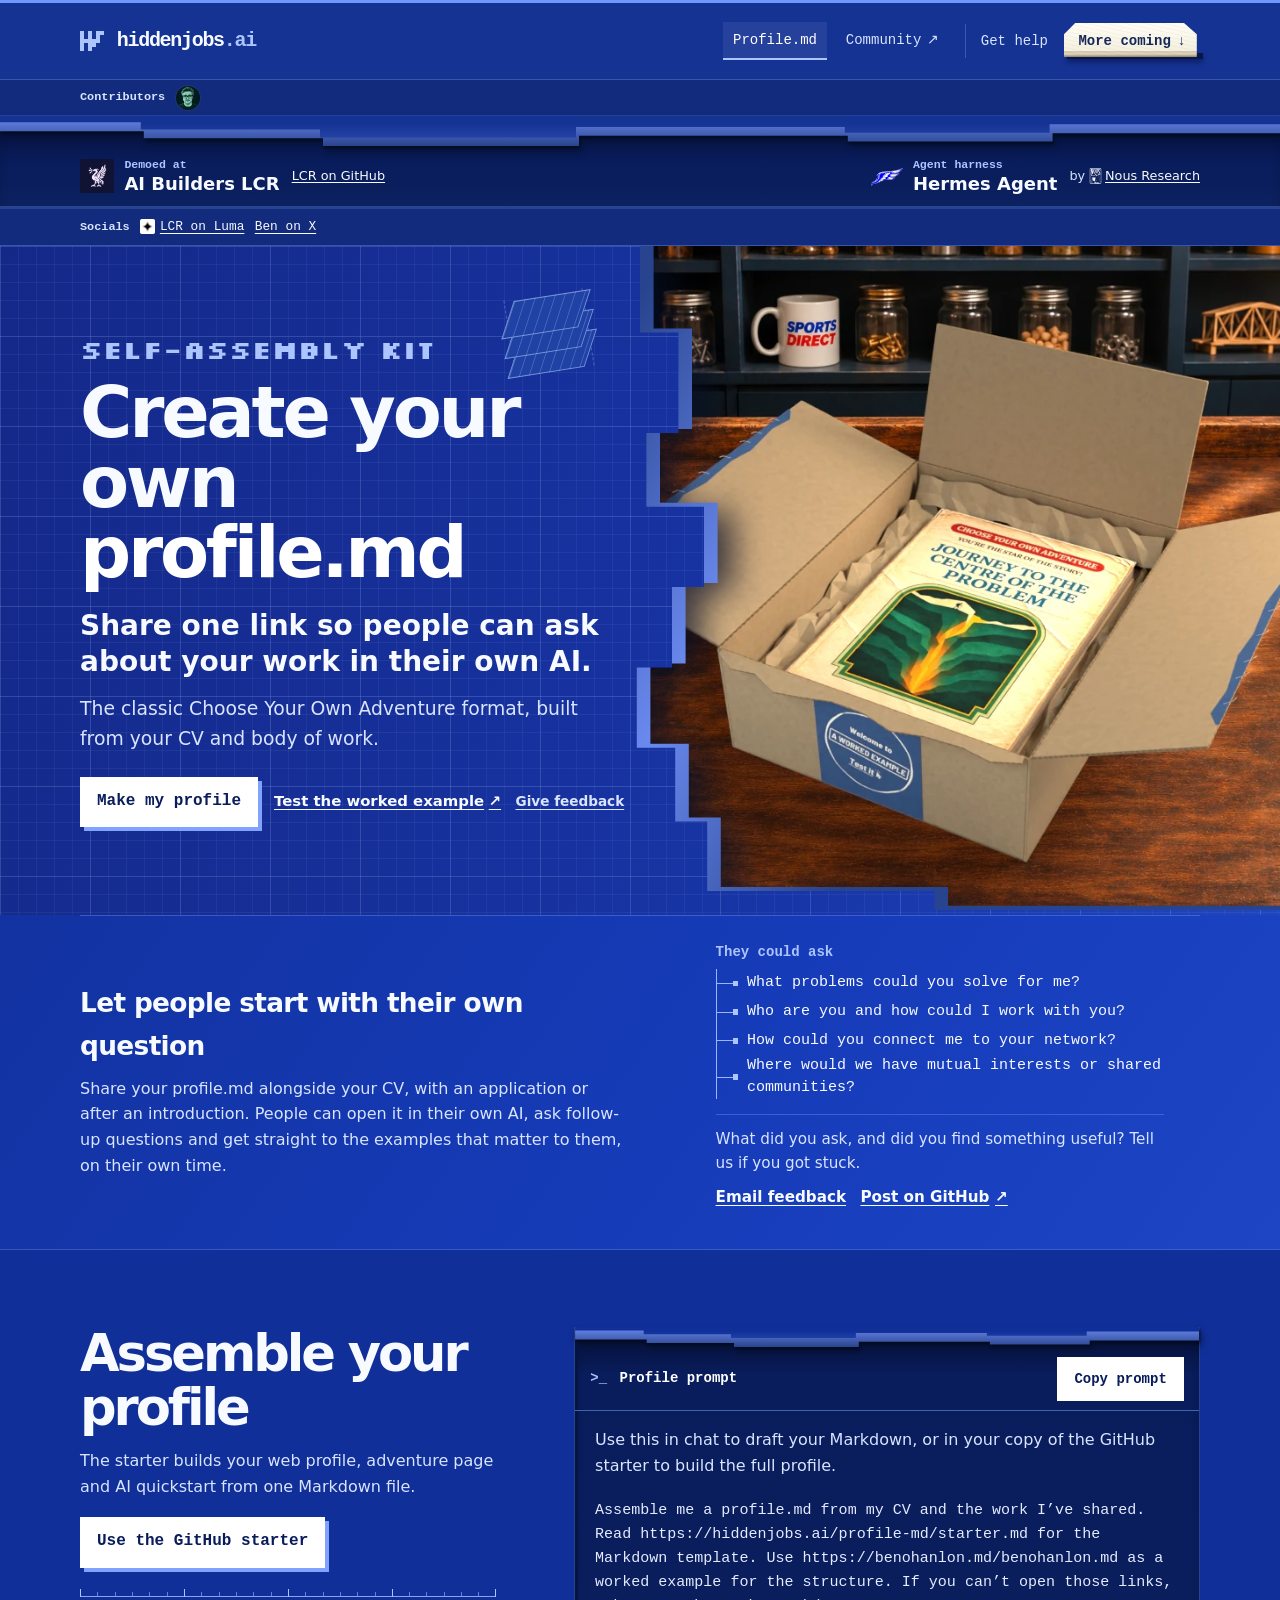
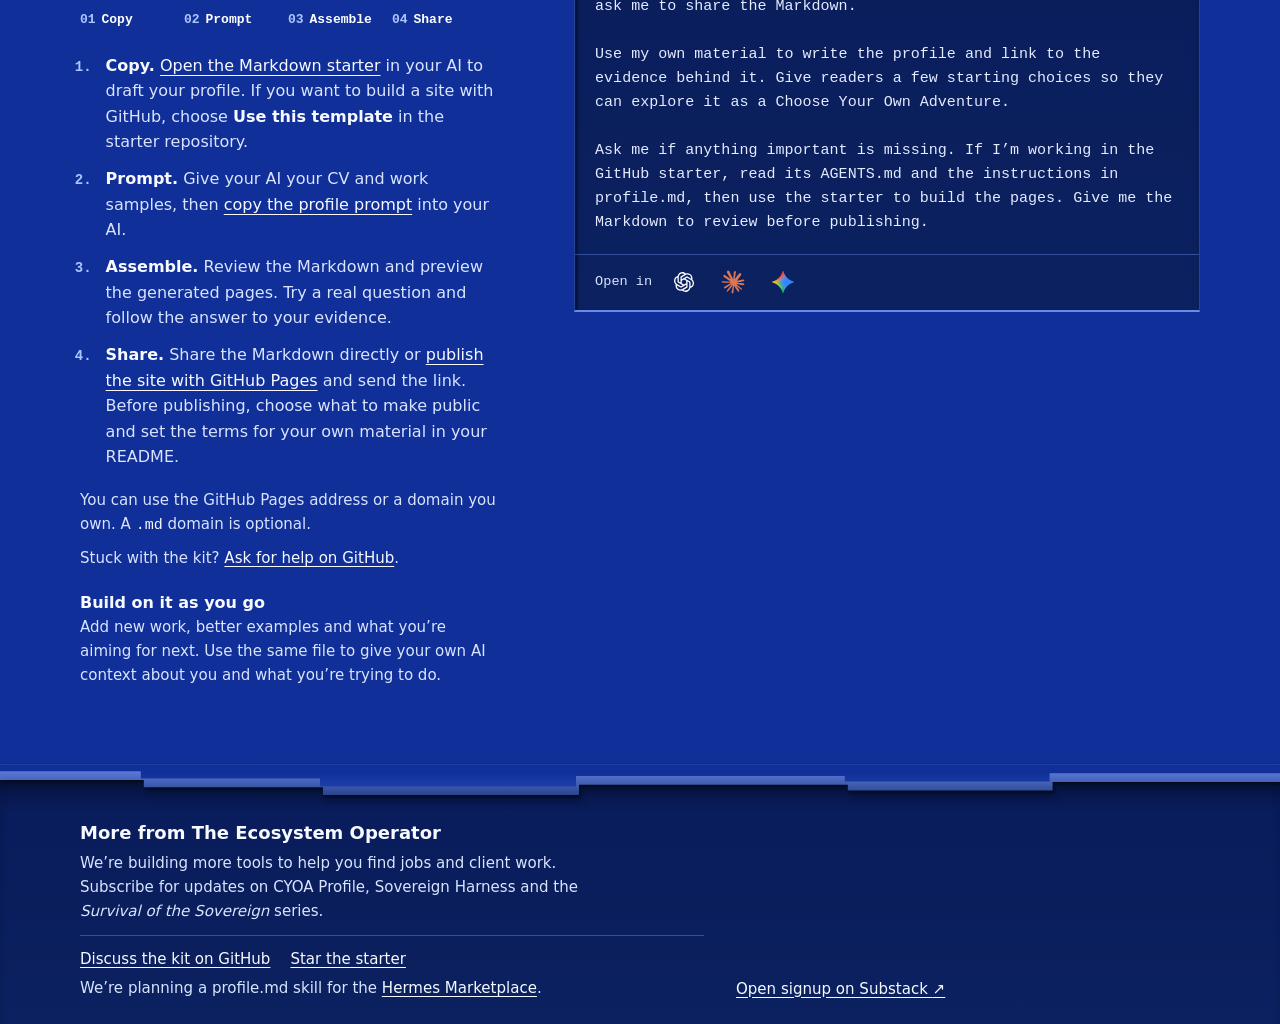
==== commit 4391668b: "Keep orange controls with a charcoal signup field" ====
--- a/profile-md/index.html
+++ b/profile-md/index.html
@@ -19,7 +19,7 @@
   <meta name="twitter:card" content="summary_large_image">
   <meta name="twitter:image" content="https://hiddenjobs.ai/assets/profile-md-share.jpg?v=parcel">
   <meta name="twitter:image:alt" content="Create your own profile.md. A Choose Your Own Adventure for your CV and best work. An open delivery carton sits beside the AI Builders LCR and Hermes Agent logos.">
-  <link rel="stylesheet" href="../assets/site.css?v=public-starter">
+  <link rel="stylesheet" href="../assets/site.css?v=charcoal-signup">
   <script src="../assets/profile.js?v=workbench-depth" defer></script>
   <title>Create your own CYOA profile.md | Hidden Jobs</title>
 </head>
--- a/assets/site.css
+++ b/assets/site.css
@@ -887,8 +887,10 @@
   display: block;
   width: 100%;
   border: 0;
-  background: var(--navy);
+  background: transparent;
   color-scheme: light;
+  /* Neutralise the dark teal while retaining Substack's orange controls. */
+  filter: brightness(.9) contrast(1.5) contrast(.72) brightness(1.12) saturate(.97);
 }
 .newsletter-signup > a { display: inline-block; margin-top: 0.45rem; }
 .more-copy { grid-area: copy; max-width: 34rem; }
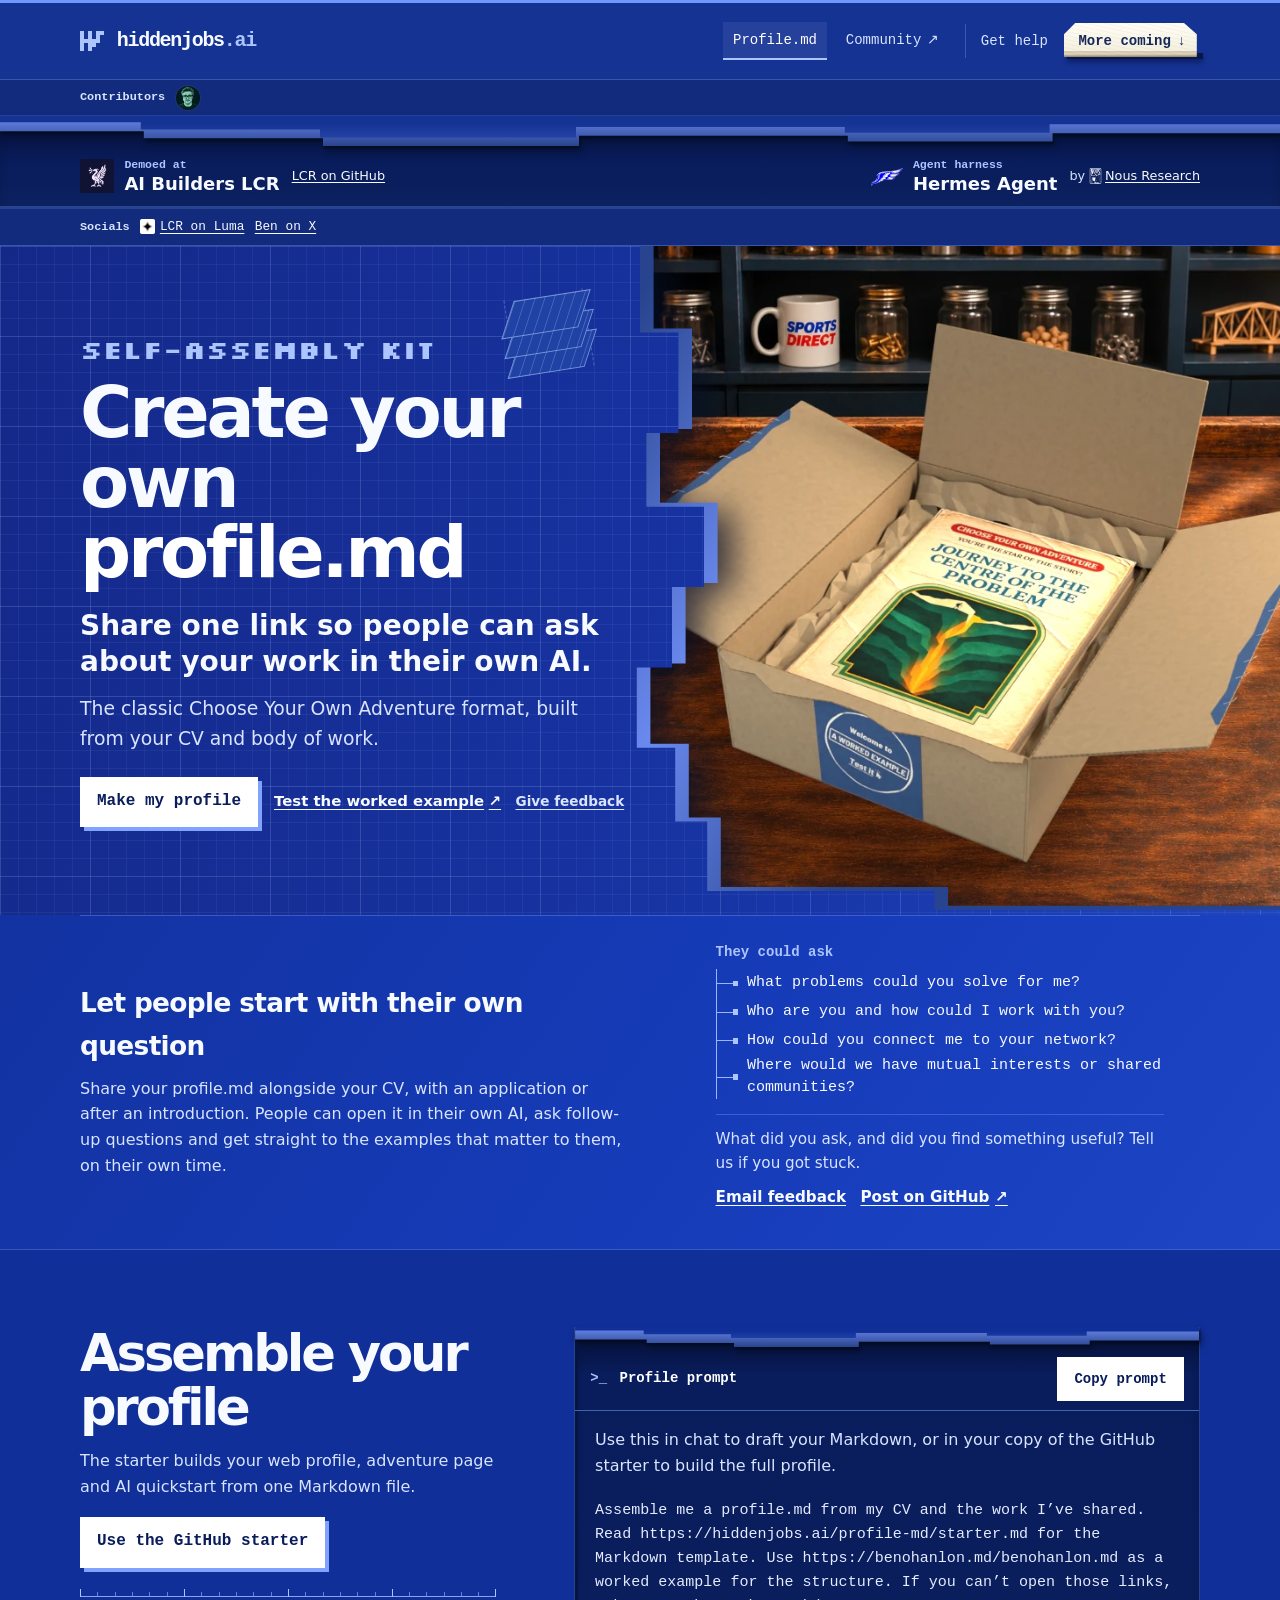
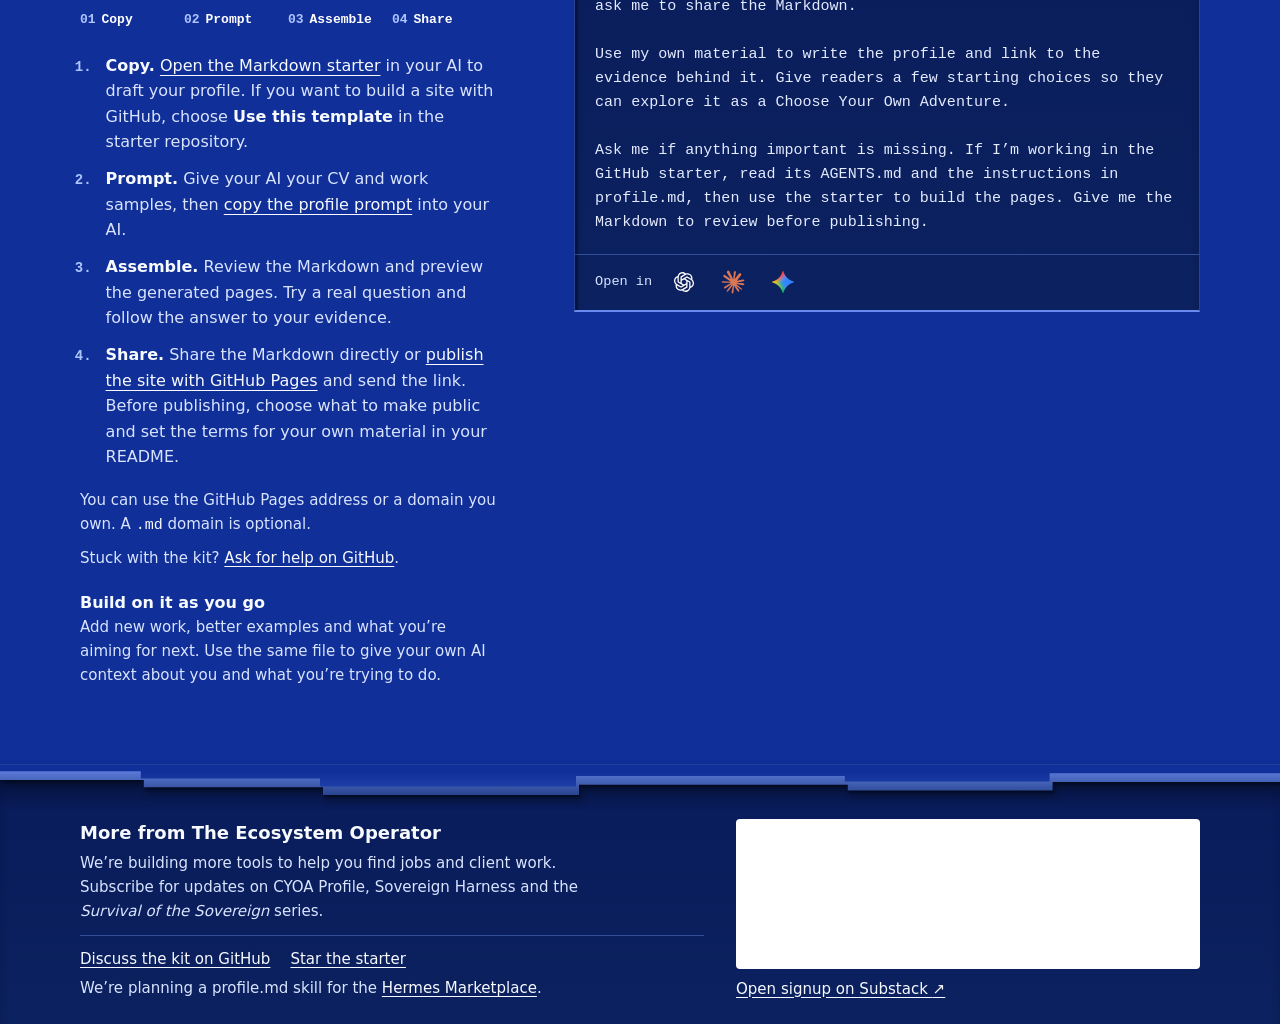
==== commit 99b94a68: "Match signup field to the site white" ====
--- a/profile-md/index.html
+++ b/profile-md/index.html
@@ -19,7 +19,7 @@
   <meta name="twitter:card" content="summary_large_image">
   <meta name="twitter:image" content="https://hiddenjobs.ai/assets/profile-md-share.jpg?v=parcel">
   <meta name="twitter:image:alt" content="Create your own profile.md. A Choose Your Own Adventure for your CV and best work. An open delivery carton sits beside the AI Builders LCR and Hermes Agent logos.">
-  <link rel="stylesheet" href="../assets/site.css?v=charcoal-signup">
+  <link rel="stylesheet" href="../assets/site.css?v=white-signup">
   <script src="../assets/profile.js?v=workbench-depth" defer></script>
   <title>Create your own CYOA profile.md | Hidden Jobs</title>
 </head>
@@ -236,7 +236,9 @@
         <p>We’re building more tools to help you find jobs and client work. Subscribe for updates on CYOA Profile, Sovereign Harness and the <em>Survival of the Sovereign</em> series.</p>
       </div>
       <div class="newsletter-signup">
-        <iframe src="https://ecosystemoperator.substack.com/embed?transparent=1" title="Subscribe to The Ecosystem Operator" width="480" height="150" loading="lazy"></iframe>
+        <div class="newsletter-embed">
+          <iframe src="https://ecosystemoperator.substack.com/embed?transparent=1" title="Subscribe to The Ecosystem Operator" width="480" height="150" loading="lazy"></iframe>
+        </div>
         <a href="https://ecosystemoperator.substack.com/subscribe">Open signup on Substack <span aria-hidden="true">↗</span></a>
       </div>
       <div class="footer-project-links">
--- a/assets/site.css
+++ b/assets/site.css
@@ -883,14 +883,15 @@
 .footer-inner { padding-block: 1.5rem; color: var(--secondary); font-size: 0.94rem; }
 .footer-inner h2 { margin-bottom: 0.2rem; color: var(--ink); font-size: 1.125rem; }
 .newsletter-signup { grid-area: signup; width: min(100%, 29rem); }
+.newsletter-embed { overflow: hidden; border-radius: 0.25rem; background: var(--white); }
 .newsletter-signup iframe {
   display: block;
   width: 100%;
   border: 0;
   background: transparent;
   color-scheme: light;
-  /* Neutralise the dark teal while retaining Substack's orange controls. */
-  filter: brightness(.9) contrast(1.5) contrast(.72) brightness(1.12) saturate(.97);
+  /* Invert the embedded form's dark palette and rotate the accent back to orange. */
+  filter: brightness(.8) contrast(1.45) invert(1) hue-rotate(180deg) brightness(.98) contrast(1.1) saturate(.94);
 }
 .newsletter-signup > a { display: inline-block; margin-top: 0.45rem; }
 .more-copy { grid-area: copy; max-width: 34rem; }
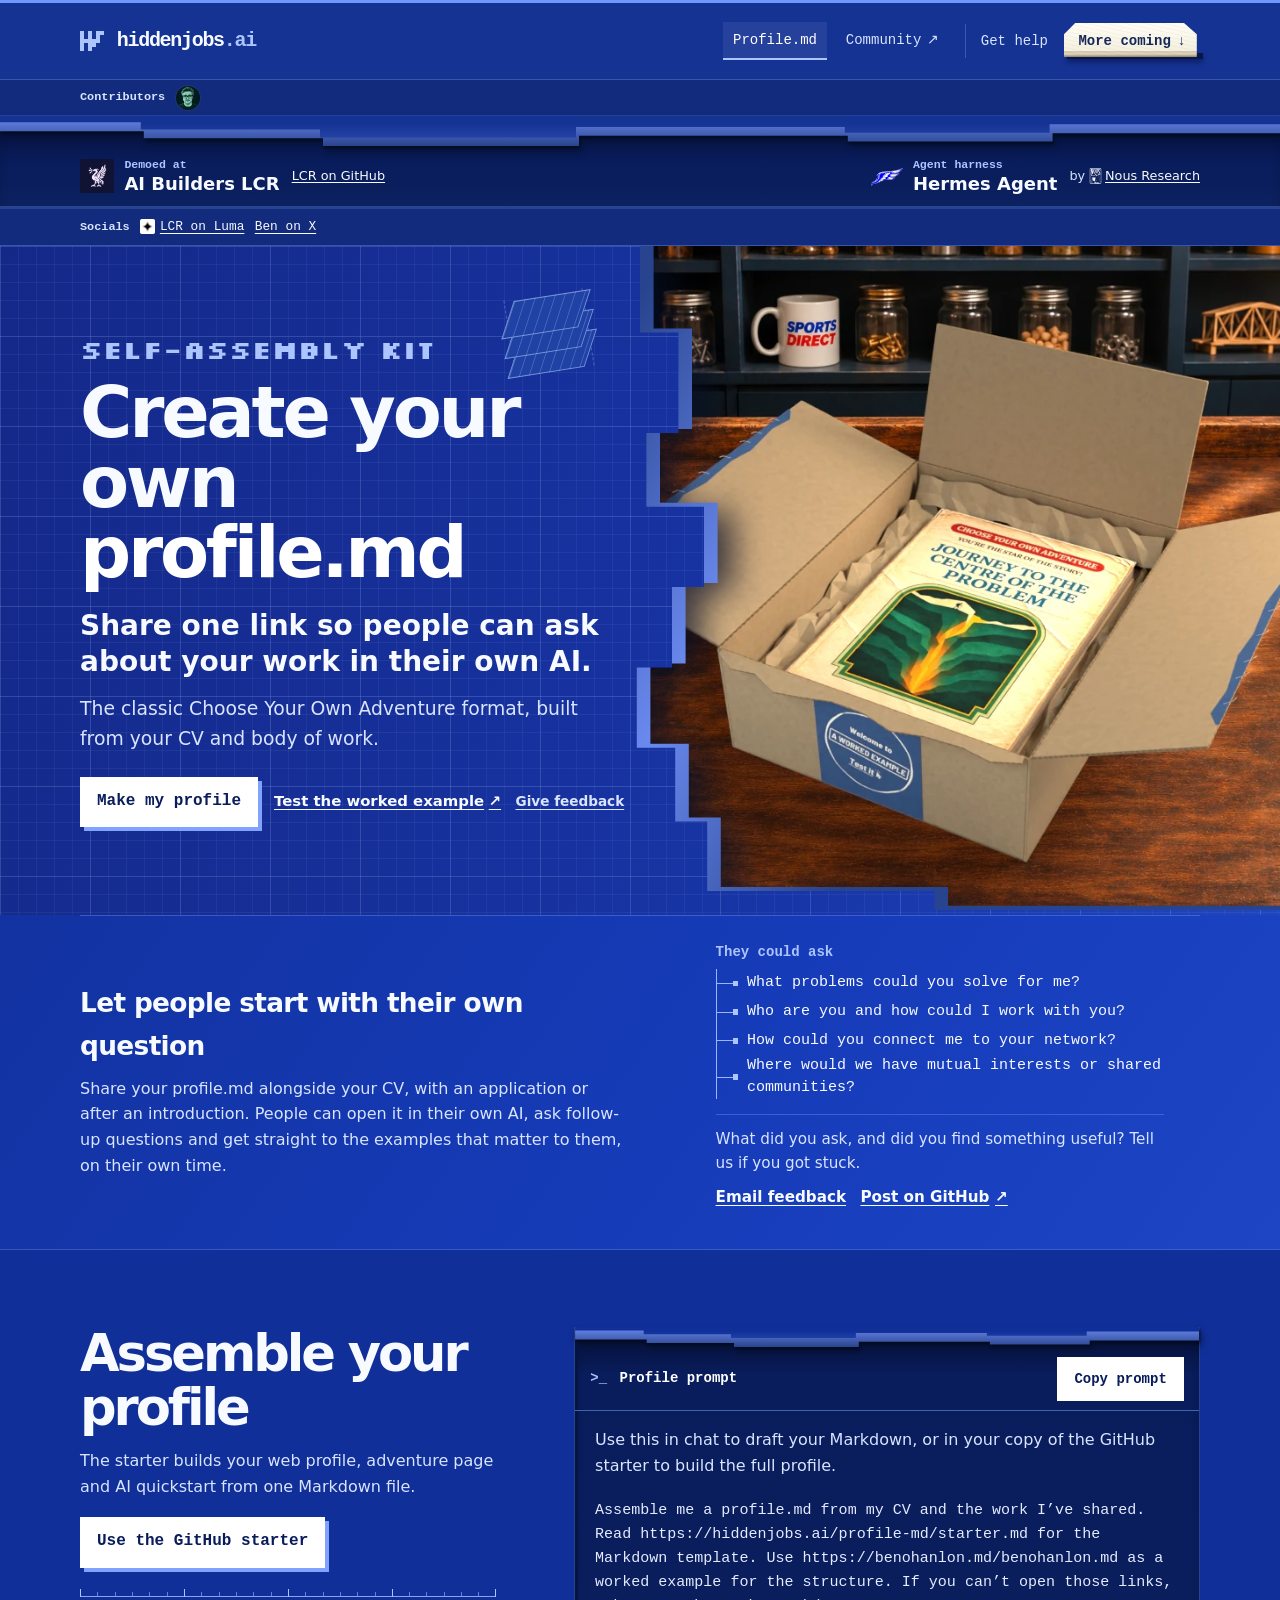
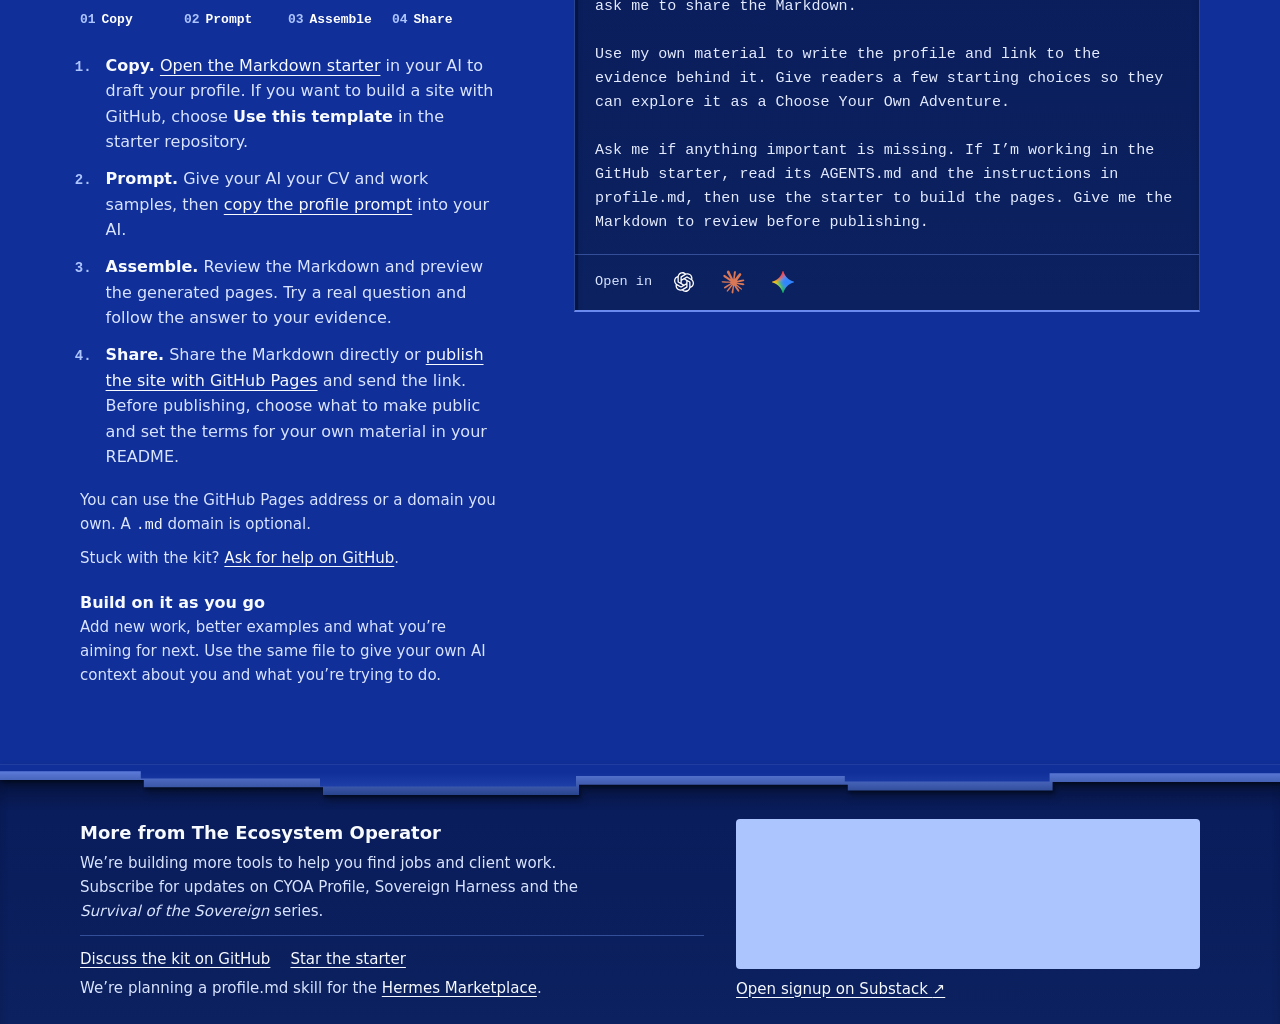
==== commit 2e5b41ea: "Use the light blue accent for the signup panel" ====
--- a/profile-md/index.html
+++ b/profile-md/index.html
@@ -19,7 +19,7 @@
   <meta name="twitter:card" content="summary_large_image">
   <meta name="twitter:image" content="https://hiddenjobs.ai/assets/profile-md-share.jpg?v=parcel">
   <meta name="twitter:image:alt" content="Create your own profile.md. A Choose Your Own Adventure for your CV and best work. An open delivery carton sits beside the AI Builders LCR and Hermes Agent logos.">
-  <link rel="stylesheet" href="../assets/site.css?v=white-signup">
+  <link rel="stylesheet" href="../assets/site.css?v=blue-signup-panel">
   <script src="../assets/profile.js?v=workbench-depth" defer></script>
   <title>Create your own CYOA profile.md | Hidden Jobs</title>
 </head>
--- a/assets/site.css
+++ b/assets/site.css
@@ -883,15 +883,15 @@
 .footer-inner { padding-block: 1.5rem; color: var(--secondary); font-size: 0.94rem; }
 .footer-inner h2 { margin-bottom: 0.2rem; color: var(--ink); font-size: 1.125rem; }
 .newsletter-signup { grid-area: signup; width: min(100%, 29rem); }
-.newsletter-embed { overflow: hidden; border-radius: 0.25rem; background: var(--white); }
+.newsletter-embed { overflow: hidden; border-radius: 0.25rem; background: var(--accent); }
 .newsletter-signup iframe {
   display: block;
   width: 100%;
   border: 0;
   background: transparent;
   color-scheme: light;
-  /* Invert the embedded form's dark palette and rotate the accent back to orange. */
-  filter: brightness(.8) contrast(1.45) invert(1) hue-rotate(180deg) brightness(.98) contrast(1.1) saturate(.94);
+  /* Lighten the field and keep the orange controls and dark text readable on the blue panel. */
+  filter: brightness(.92) contrast(2.28) invert(1) hue-rotate(177deg) saturate(.87);
 }
 .newsletter-signup > a { display: inline-block; margin-top: 0.45rem; }
 .more-copy { grid-area: copy; max-width: 34rem; }
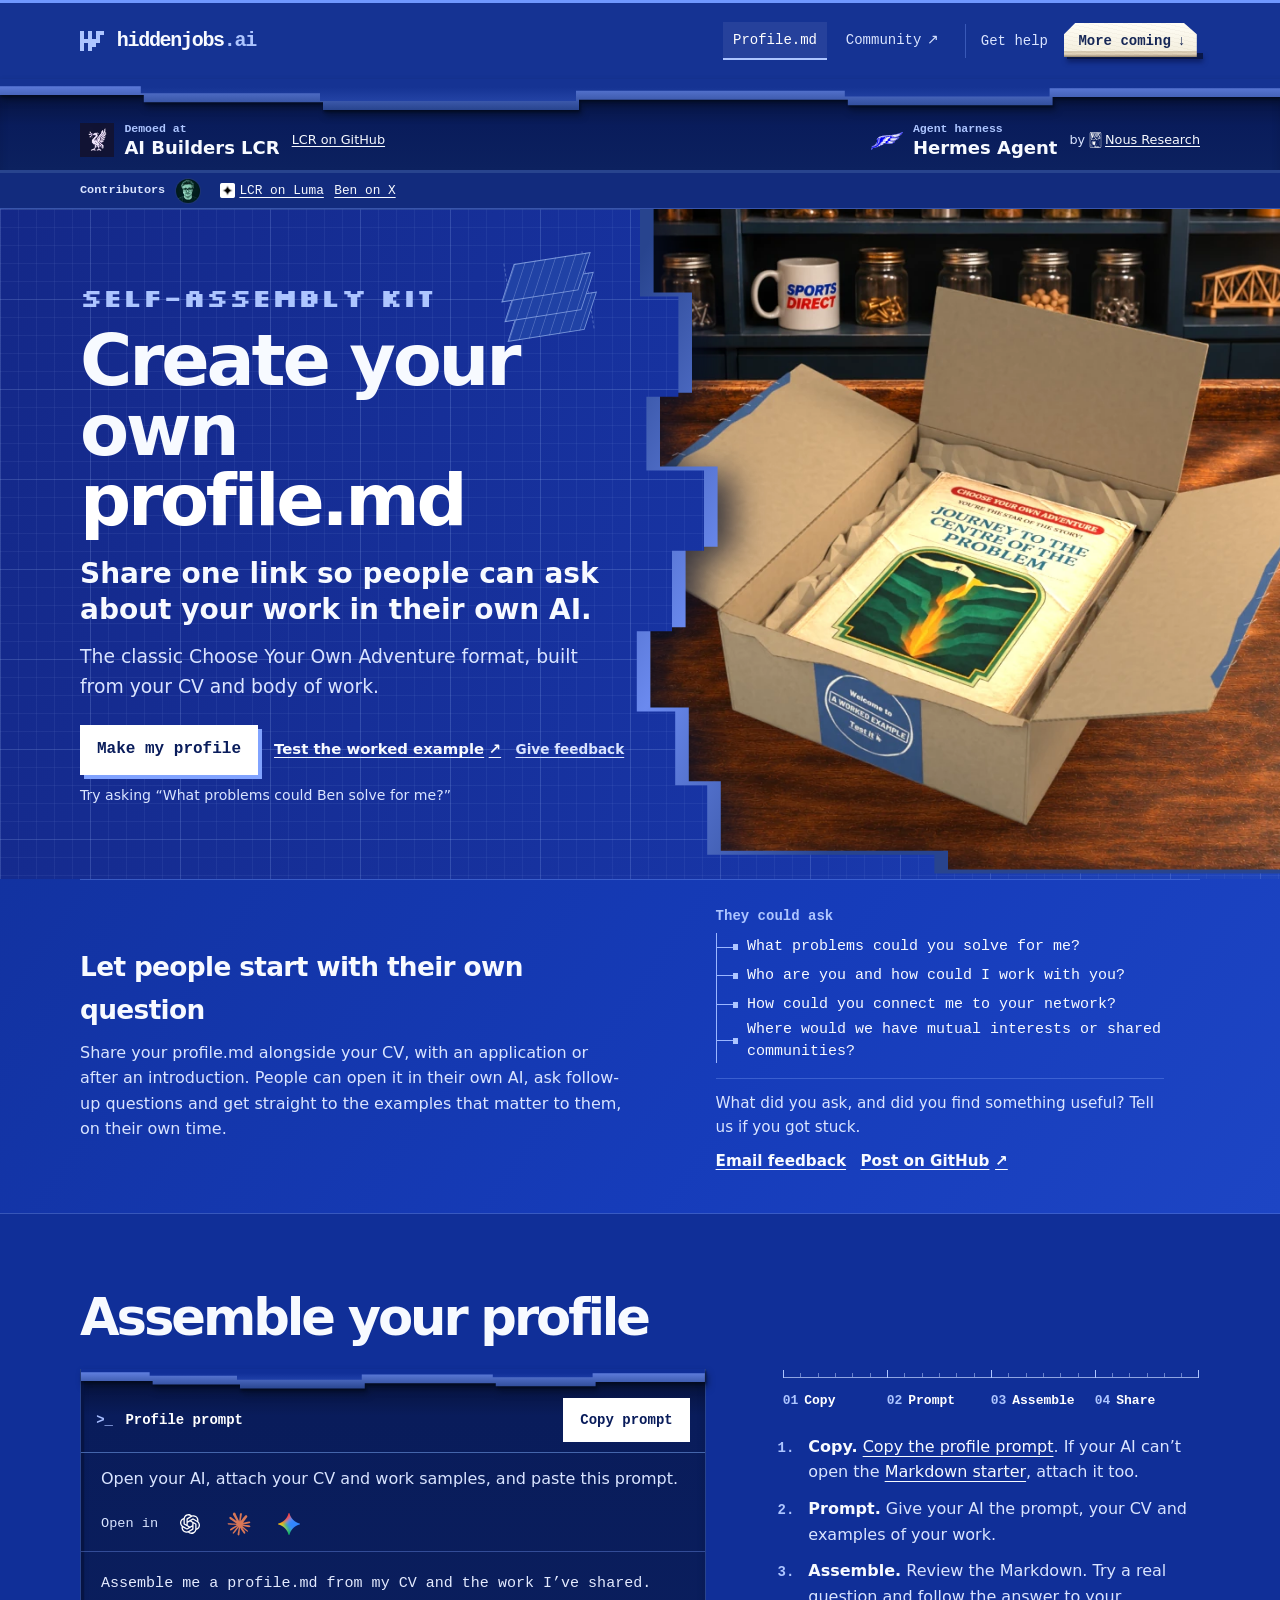
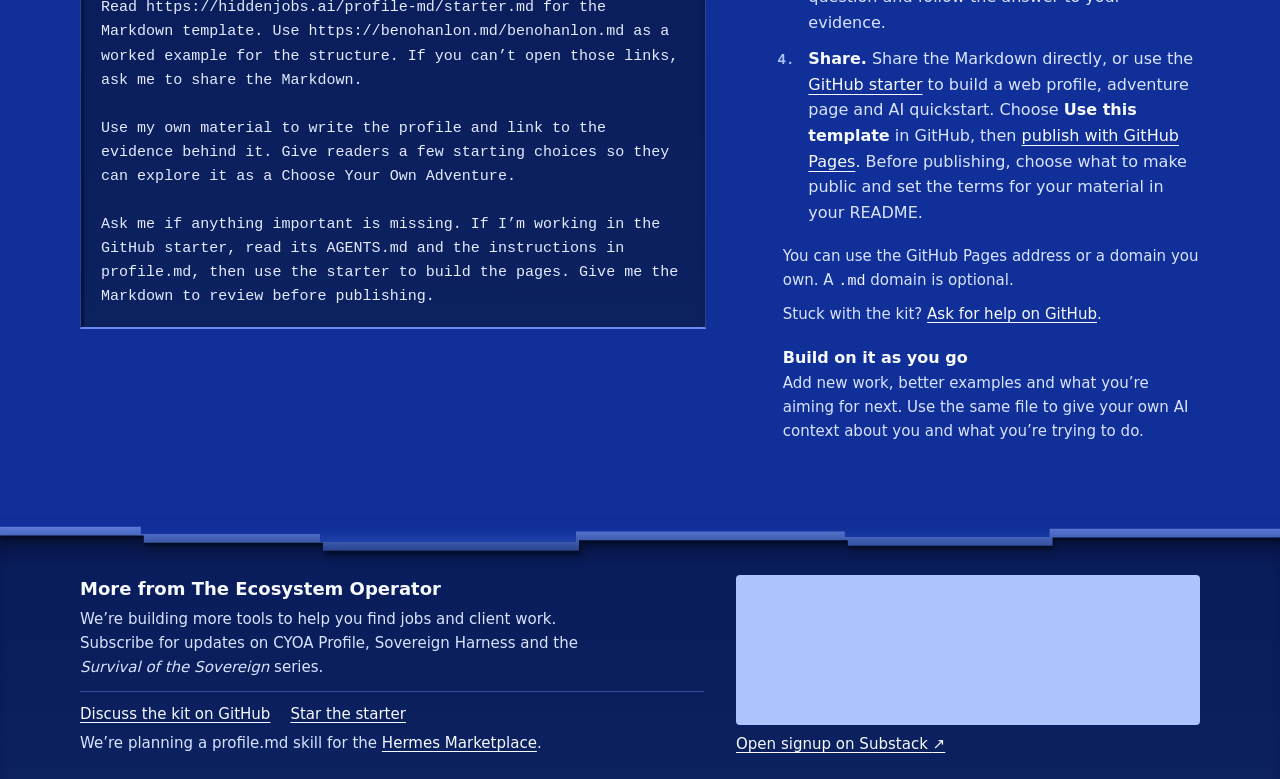
==== commit 2b21e1c6: "Lead with the profile prompt and tighten the mobile header" ====
--- a/profile-md/index.html
+++ b/profile-md/index.html
@@ -19,7 +19,7 @@
   <meta name="twitter:card" content="summary_large_image">
   <meta name="twitter:image" content="https://hiddenjobs.ai/assets/profile-md-share.jpg?v=parcel">
   <meta name="twitter:image:alt" content="Create your own profile.md. A Choose Your Own Adventure for your CV and best work. An open delivery carton sits beside the AI Builders LCR and Hermes Agent logos.">
-  <link rel="stylesheet" href="../assets/site.css?v=blue-signup-panel">
+  <link rel="stylesheet" href="../assets/site.css?v=chat-first">
   <script src="../assets/profile.js?v=workbench-depth" defer></script>
   <title>Create your own CYOA profile.md | Hidden Jobs</title>
 </head>
@@ -43,14 +43,6 @@
         <a class="more-tab" href="#more">More coming <span aria-hidden="true">↓</span></a>
       </nav>
     </div>
-    <div class="contributor-strip">
-      <div class="shell contributor-strip-inner">
-        <span class="label">Contributors</span>
-        <a class="contributor-avatar" href="https://github.com/benohanlon" aria-label="Ben O’Hanlon on GitHub">
-          <img src="../assets/benohanlon-avatar.png" alt="" width="24" height="24">
-        </a>
-      </div>
-    </div>
   </header>
 
   <aside class="project-credits cut-band" aria-label="Community and harness">
@@ -86,16 +78,23 @@
     </div>
   </aside>
 
-  <nav class="social-strip" aria-label="Socials">
-    <div class="shell social-strip-inner">
-      <span class="label">Socials</span>
-      <a href="https://luma.com/aibuilderslcr" aria-label="AI Builders LCR events on Luma">
-        <img src="../assets/luma-icon.ico" alt="" width="15" height="15">
-        LCR on Luma
-      </a>
-      <a href="https://x.com/benohanlon" aria-label="Ben O’Hanlon on X">Ben on X</a>
+  <div class="community-strip">
+    <div class="shell community-strip-inner">
+      <div class="contributor-group">
+        <span class="label">Contributors</span>
+        <a class="contributor-avatar" href="https://github.com/benohanlon" aria-label="Ben O’Hanlon on GitHub">
+          <img src="../assets/benohanlon-avatar.png" alt="" width="24" height="24">
+        </a>
+      </div>
+      <nav class="social-links" aria-label="Socials">
+        <a href="https://luma.com/aibuilderslcr" aria-label="AI Builders LCR events on Luma">
+          <img src="../assets/luma-icon.ico" alt="" width="15" height="15">
+          LCR on Luma
+        </a>
+        <a href="https://x.com/benohanlon" aria-label="Ben O’Hanlon on X">Ben on X</a>
+      </nav>
     </div>
-  </nav>
+  </div>
 
   <main id="main">
     <section class="hero">
@@ -118,6 +117,7 @@
                 <a href="https://benohanlon.md/" target="_blank" rel="noopener">Test the worked example <span aria-hidden="true">↗</span><span class="visually-hidden"> (opens in a new tab)</span></a>
                 <a class="hero-feedback-link" href="#feedback">Give feedback</a>
               </div>
+              <p class="example-question">Try asking “What problems could Ben solve for me?”</p>
             </div>
           </div>
 
@@ -177,10 +177,34 @@
     </section>
 
     <section class="shell make-section" id="make-yours" aria-labelledby="make-heading">
+      <h2 id="make-heading">Assemble your profile</h2>
+      <div class="prompt-panel cut-band" id="draft-profile" aria-labelledby="prompt-heading">
+        <span class="cut-edge" aria-hidden="true"></span>
+        <div class="prompt-header">
+          <h3 class="label" id="prompt-heading"><span aria-hidden="true">&gt;_</span> Profile prompt</h3>
+          <button class="button copy-button" id="copy-prompt" type="button" hidden>Copy prompt</button>
+        </div>
+        <p class="prompt-intro">Open your AI, attach your CV and work samples, and paste this prompt.</p>
+        <div class="prompt-openers" role="group" aria-label="Open the prompt in your AI">
+          <span>Open in</span>
+          <a href="https://chatgpt.com/" data-prefill target="_blank" rel="noopener" aria-label="Open in ChatGPT" title="ChatGPT">
+            <img class="chatgpt-mark" src="../assets/chatgpt.svg" alt="" width="24" height="24">
+          </a>
+          <a href="https://claude.ai/new" data-prefill target="_blank" rel="noopener" aria-label="Open in Claude" title="Claude">
+            <img src="../assets/claude.svg" alt="" width="24" height="24">
+          </a>
+          <a id="open-gemini" href="https://gemini.google.com/app" target="_blank" rel="noopener" aria-label="Copy prompt and open Gemini" title="Copy prompt and open Gemini">
+            <img src="../assets/gemini.png" alt="" width="24" height="24">
+          </a>
+        </div>
+        <p class="copy-status" id="copy-status" role="status"></p>
+        <pre id="build-prompt">Assemble me a profile.md from my CV and the work I’ve shared. Read https://hiddenjobs.ai/profile-md/starter.md for the Markdown template. Use https://benohanlon.md/benohanlon.md as a worked example for the structure. If you can’t open those links, ask me to share the Markdown.
+
+Use my own material to write the profile and link to the evidence behind it. Give readers a few starting choices so they can explore it as a Choose Your Own Adventure.
+
+Ask me if anything important is missing. If I’m working in the GitHub starter, read its AGENTS.md and the instructions in profile.md, then use the starter to build the pages. Give me the Markdown to review before publishing.</pre>
+      </div>
       <div class="make-copy">
-        <h2 id="make-heading">Assemble your profile</h2>
-        <p class="make-intro">The starter builds your web profile, adventure page and AI quickstart from one Markdown file.</p>
-        <a class="button button-primary starter-button" href="https://github.com/benohanlon/profile-md-template">Use the GitHub starter</a>
         <nav class="kit-ruler" aria-label="Assembly steps">
           <a href="#copy-profile"><span aria-hidden="true">01</span> Copy</a>
           <a href="#prompt-profile"><span aria-hidden="true">02</span> Prompt</a>
@@ -188,42 +212,15 @@
           <a href="#publish-profile"><span aria-hidden="true">04</span> Share</a>
         </nav>
         <ol class="instructions">
-          <li id="copy-profile"><strong>Copy.</strong> <a href="./starter.md">Open the Markdown starter</a> in your AI to draft your profile. If you want to build a site with GitHub, choose <strong>Use this template</strong> in the starter repository.</li>
-          <li id="prompt-profile"><strong>Prompt.</strong> Give your AI your CV and work samples, then <a href="#draft-profile">copy the profile prompt</a> into your AI.</li>
-          <li id="assemble-profile"><strong>Assemble.</strong> Review the Markdown and preview the generated pages. Try a real question and follow the answer to your evidence.</li>
-          <li id="publish-profile"><strong>Share.</strong> Share the Markdown directly or <a href="https://docs.github.com/en/pages/getting-started-with-github-pages/creating-a-github-pages-site">publish the site with GitHub Pages</a> and send the link. Before publishing, choose what to make public and set the terms for your own material in your README.</li>
+          <li id="copy-profile"><strong>Copy.</strong> <a href="#draft-profile">Copy the profile prompt</a>. If your AI can’t open the <a href="./starter.md">Markdown starter</a>, attach it too.</li>
+          <li id="prompt-profile"><strong>Prompt.</strong> Give your AI the prompt, your CV and examples of your work.</li>
+          <li id="assemble-profile"><strong>Assemble.</strong> Review the Markdown. Try a real question and follow the answer to your evidence.</li>
+          <li id="publish-profile"><strong>Share.</strong> Share the Markdown directly, or use the <a href="https://github.com/benohanlon/profile-md-template">GitHub starter</a> to build a web profile, adventure page and AI quickstart. Choose <strong>Use this template</strong> in GitHub, then <a href="https://docs.github.com/en/pages/getting-started-with-github-pages/creating-a-github-pages-site">publish with GitHub Pages</a>. Before publishing, choose what to make public and set the terms for your material in your README.</li>
         </ol>
         <p class="domain-note">You can use the GitHub Pages address or a domain you own. A <code>.md</code> domain is optional.</p>
         <p class="domain-note kit-help">Stuck with the kit? <a href="https://github.com/benohanlon/profile-md-template/discussions/categories/q-a">Ask for help on GitHub</a>.</p>
         <h3 class="profile-maintenance">Build on it as you go</h3>
         <p class="domain-note">Add new work, better examples and what you’re aiming for next. Use the same file to give your own AI context about you and what you’re trying to do.</p>
-      </div>
-
-      <div class="prompt-panel cut-band" id="draft-profile" aria-labelledby="prompt-heading">
-        <span class="cut-edge" aria-hidden="true"></span>
-        <div class="prompt-header">
-          <h3 class="label" id="prompt-heading"><span aria-hidden="true">&gt;_</span> Profile prompt</h3>
-          <button class="button copy-button" id="copy-prompt" type="button" hidden>Copy prompt</button>
-        </div>
-        <p class="prompt-intro">Use this in chat to draft your Markdown, or in your copy of the GitHub starter to build the full profile.</p>
-        <pre id="build-prompt">Assemble me a profile.md from my CV and the work I’ve shared. Read https://hiddenjobs.ai/profile-md/starter.md for the Markdown template. Use https://benohanlon.md/benohanlon.md as a worked example for the structure. If you can’t open those links, ask me to share the Markdown.
-
-Use my own material to write the profile and link to the evidence behind it. Give readers a few starting choices so they can explore it as a Choose Your Own Adventure.
-
-Ask me if anything important is missing. If I’m working in the GitHub starter, read its AGENTS.md and the instructions in profile.md, then use the starter to build the pages. Give me the Markdown to review before publishing.</pre>
-        <div class="prompt-openers" role="group" aria-label="Open the prompt in your AI">
-          <span>Open in</span>
-          <a href="https://chatgpt.com/" data-prefill target="_blank" rel="noopener" aria-label="Open in ChatGPT" title="ChatGPT">
-            <img src="../assets/chatgpt.svg" alt="" width="24" height="24">
-          </a>
-          <a href="https://claude.ai/new" data-prefill target="_blank" rel="noopener" aria-label="Open in Claude" title="Claude">
-            <img src="../assets/claude.svg" alt="" width="24" height="24">
-          </a>
-          <a id="open-gemini" href="https://gemini.google.com/app" target="_blank" rel="noopener" aria-label="Copy prompt and open Gemini" title="Copy prompt and open Gemini">
-            <img src="../assets/gemini.png" alt="" width="24" height="24">
-          </a>
-        </div>
-        <p class="copy-status" id="copy-status" role="status"></p>
       </div>
     </section>
   </main>
--- a/assets/site.css
+++ b/assets/site.css
@@ -127,24 +127,26 @@
     linear-gradient(180deg, #fffdf5 0%, #f4efdf 83%, #cec2a9 84%, #e4d7bf 91%, #8f816a 100%);
 }
 
-.contributor-strip, .social-strip { background: #122b7d; }
-.contributor-strip { border-top: 1px solid var(--line); }
-.social-strip { border-bottom: 1px solid var(--line); }
-.contributor-strip-inner, .social-strip-inner {
+.community-strip { background: #122b7d; border-bottom: 1px solid var(--line); }
+.community-strip-inner, .contributor-group, .social-links {
   display: flex;
   align-items: center;
   gap: 0.65rem;
+}
+.community-strip-inner {
+  flex-wrap: wrap;
+  gap: 0 1.25rem;
   min-height: 2.2rem;
 }
-.contributor-strip .label, .social-strip .label { color: var(--secondary); font-size: 0.74rem; }
-.social-strip a {
+.contributor-group .label { color: var(--secondary); font-size: 0.74rem; }
+.social-links a {
   display: inline-flex;
   align-items: center;
   gap: 0.3rem;
   min-height: 1.75rem;
   font: 0.8rem var(--mono);
 }
-.social-strip img { flex: 0 0 auto; }
+.social-links img { flex: 0 0 auto; }
 .contributor-avatar { display: inline-flex; }
 .contributor-avatar img {
   border-radius: 50%;
@@ -347,6 +349,7 @@
 }
 
 .hero-test-links .hero-feedback-link { color: var(--secondary); font-size: 0.85rem; }
+.example-question { flex-basis: 100%; color: var(--secondary); font-size: 0.88rem; }
 
 .visually-hidden {
   position: absolute;
@@ -813,16 +816,15 @@
 
 .make-section {
   display: grid;
-  grid-template-columns: minmax(0, 0.8fr) minmax(0, 1.2fr);
-  gap: clamp(2rem, 6vw, 6rem);
+  grid-template-columns: minmax(0, 1.2fr) minmax(0, 0.8fr);
+  gap: 1.5rem clamp(2rem, 6vw, 6rem);
   align-items: start;
   padding-block: clamp(3.25rem, 6vw, 5.4rem);
   scroll-margin-top: 1.5rem;
 }
 
-.make-copy h2 { font-size: clamp(2.05rem, 4vw, 3.25rem); letter-spacing: -0.06em; line-height: 1.05; }
-.make-intro { margin-top: 0.85rem; color: var(--secondary); }
-.starter-button { margin-top: 1.1rem; }
+.make-section > h2 { grid-column: 1 / -1; font-size: clamp(2.05rem, 4vw, 3.25rem); letter-spacing: -0.06em; line-height: 1.05; }
+.make-copy .kit-ruler { margin-top: 0.55rem; }
 .instructions { margin: 0.4rem 0 1.15rem; padding-left: 1.25rem; }
 .instructions li { padding-left: 0.35rem; margin-top: 0.7rem; color: var(--secondary); }
 .instructions li::marker { color: var(--accent); font: 650 0.875rem var(--mono); }
@@ -853,10 +855,11 @@
 .prompt-header h3 span { color: #a6bdff; margin-right: 0.25rem; }
 .copy-button { background: var(--white); color: var(--navy); }
 .copy-button:hover { background: #dce7ff; }
-.prompt-intro { padding: 1rem 1.25rem 0; color: var(--secondary); }
+.prompt-intro { padding: 0.85rem 1.25rem 0.25rem; color: var(--secondary); }
 .prompt-panel pre {
   margin: 0;
   padding: 1.2rem 1.25rem;
+  border-top: 1px solid var(--line);
   white-space: pre-wrap;
   overflow-wrap: anywhere;
   font: 0.94rem/1.6 var(--mono);
@@ -868,7 +871,6 @@
   align-items: center;
   gap: 0.1rem 0.35rem;
   padding: 0.35rem 1.25rem;
-  border-top: 1px solid var(--line);
   color: var(--secondary);
   font: 0.85rem/1.3 var(--mono);
 }
@@ -877,6 +879,7 @@
 .prompt-openers a { display: grid; width: 2.75rem; height: 2.75rem; place-items: center; border-radius: 0.25rem; }
 .prompt-openers a:hover { background: #234095; }
 .prompt-openers img { display: block; object-fit: contain; }
+.chatgpt-mark { filter: brightness(0) invert(1); }
 
 .copy-status { padding: 0 1.25rem 0.85rem; color: #b9cdff; font-size: 0.875rem; }
 .copy-status:empty { padding-block: 0; }
@@ -997,7 +1000,7 @@
 
 @media (max-width: 32rem) {
   .shell { width: calc(100% - 2.25rem); }
-  .header-inner { align-items: flex-start; flex-direction: column; padding-block: 0.85rem; }
+  .header-inner { align-items: flex-start; flex-direction: column; padding-block: 0.7rem; }
   .site-nav {
     display: grid;
     grid-template-columns: minmax(0, 1fr) auto;
@@ -1020,6 +1023,8 @@
   .credit-group:last-child { justify-content: flex-start; }
   .credit-brand { gap: 0.5rem; font-size: 0.95rem; }
   .credit-byline { margin-inline-start: 1.3rem; font-size: 0.72rem; }
+  .community-strip-inner { column-gap: 0.85rem; }
+  .contributor-group, .social-links { gap: 0.45rem; }
   .kit-ruler a {
     flex-direction: column;
     align-items: flex-start;
@@ -1028,7 +1033,8 @@
     font-size: clamp(0.75rem, 3.35vw, 0.8125rem);
   }
   .kit-ruler a span { font-size: 0.72rem; }
-  .hero-inner { padding-top: 2.35rem; }
+  .hero-inner { padding-top: 1.5rem; row-gap: 1.1rem; }
+  .hero-actions { gap: 0.2rem 1rem; margin-top: 1.1rem; }
   .example { width: min(79%, 17.5rem); }
   .prompt-panel pre, .prompt-intro { padding-inline: 0.95rem; }
   .copy-status { padding-inline: 0.95rem; }
@@ -1039,6 +1045,8 @@
   .credit-brand { gap: 0.375rem; font-size: 0.925rem; }
   .credit-brand img { width: 30px; height: 30px; }
   .credit-byline { margin-inline-start: 2.25rem; }
+  .community-strip-inner { column-gap: 0.5rem; }
+  .social-links a { font-size: 0.75rem; }
 }
 
 @media (prefers-reduced-motion: reduce) {
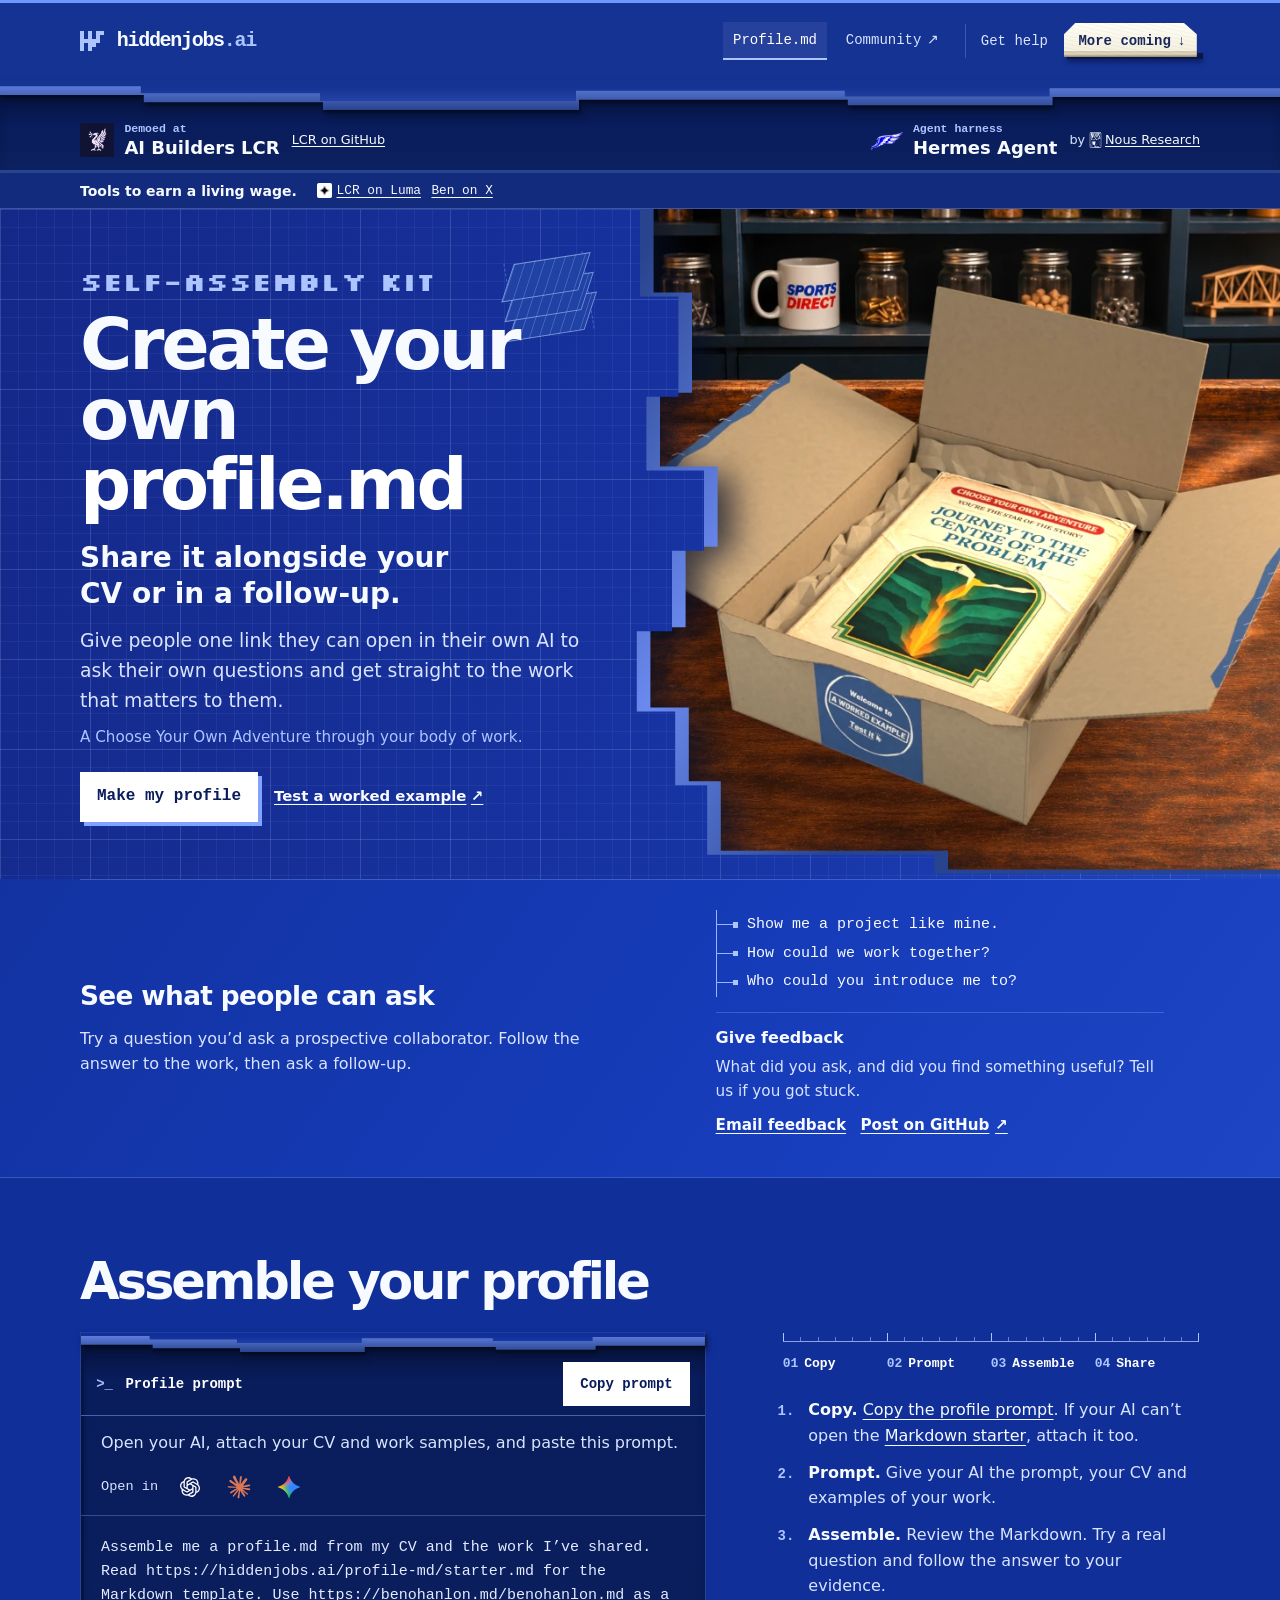
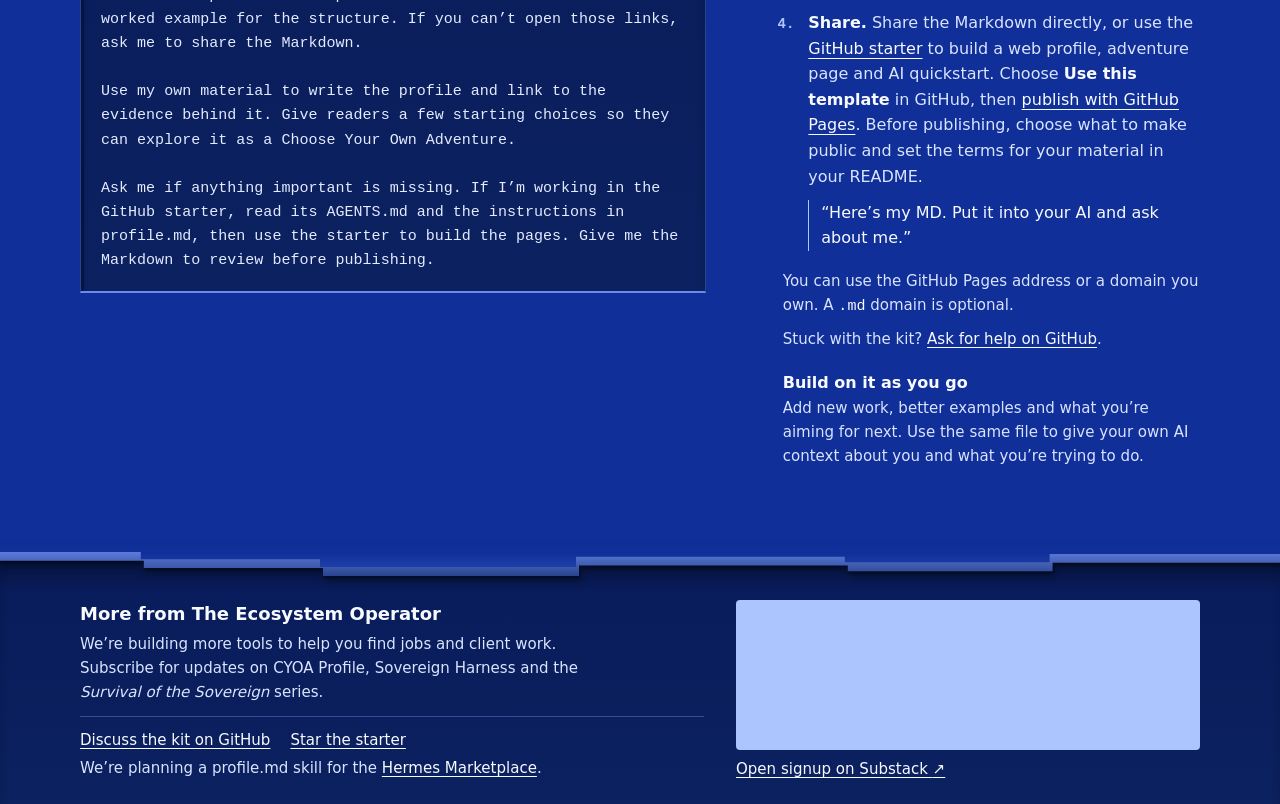
==== commit b1371780: "Position CYOA Profile as a follow-up and CV companion" ====
--- a/profile-md/index.html
+++ b/profile-md/index.html
@@ -3,23 +3,23 @@
 <head>
   <meta charset="utf-8">
   <meta name="viewport" content="width=device-width, initial-scale=1">
-  <meta name="description" content="Turn your CV and best work into one link people can explore with their own AI.">
+  <meta name="description" content="Share a profile.md alongside your CV or in a follow-up. People can ask their own AI about your work.">
   <meta name="theme-color" content="#0e2a86">
   <link rel="canonical" href="https://hiddenjobs.ai/profile-md/">
   <meta property="og:type" content="website">
   <meta property="og:site_name" content="Hidden Jobs">
   <meta property="og:title" content="Create your own profile.md">
-  <meta property="og:description" content="A Choose Your Own Adventure for your CV and best work. One link people can explore in their own AI chat.">
+  <meta property="og:description" content="Share alongside your CV or in a follow-up. Give people a Choose Your Own Adventure through your work in their own AI.">
   <meta property="og:url" content="https://hiddenjobs.ai/profile-md/">
-  <meta property="og:image" content="https://hiddenjobs.ai/assets/profile-md-share.jpg?v=parcel">
+  <meta property="og:image" content="https://hiddenjobs.ai/assets/profile-md-share.jpg?v=follow-up">
   <meta property="og:image:type" content="image/jpeg">
   <meta property="og:image:width" content="1200">
   <meta property="og:image:height" content="630">
-  <meta property="og:image:alt" content="Create your own profile.md. A Choose Your Own Adventure for your CV and best work. An open delivery carton sits beside the AI Builders LCR and Hermes Agent logos.">
+  <meta property="og:image:alt" content="Create your own profile.md. Share it alongside your CV or in a follow-up. An open delivery carton sits beside the AI Builders LCR and Hermes Agent logos.">
   <meta name="twitter:card" content="summary_large_image">
-  <meta name="twitter:image" content="https://hiddenjobs.ai/assets/profile-md-share.jpg?v=parcel">
-  <meta name="twitter:image:alt" content="Create your own profile.md. A Choose Your Own Adventure for your CV and best work. An open delivery carton sits beside the AI Builders LCR and Hermes Agent logos.">
-  <link rel="stylesheet" href="../assets/site.css?v=chat-first">
+  <meta name="twitter:image" content="https://hiddenjobs.ai/assets/profile-md-share.jpg?v=follow-up">
+  <meta name="twitter:image:alt" content="Create your own profile.md. Share it alongside your CV or in a follow-up. An open delivery carton sits beside the AI Builders LCR and Hermes Agent logos.">
+  <link rel="stylesheet" href="../assets/site.css?v=follow-up">
   <script src="../assets/profile.js?v=workbench-depth" defer></script>
   <title>Create your own CYOA profile.md | Hidden Jobs</title>
 </head>
@@ -80,12 +80,7 @@
 
   <div class="community-strip">
     <div class="shell community-strip-inner">
-      <div class="contributor-group">
-        <span class="label">Contributors</span>
-        <a class="contributor-avatar" href="https://github.com/benohanlon" aria-label="Ben O’Hanlon on GitHub">
-          <img src="../assets/benohanlon-avatar.png" alt="" width="24" height="24">
-        </a>
-      </div>
+      <p class="site-strapline">Tools to earn a living wage.</p>
       <nav class="social-links" aria-label="Socials">
         <a href="https://luma.com/aibuilderslcr" aria-label="AI Builders LCR events on Luma">
           <img src="../assets/luma-icon.ico" alt="" width="15" height="15">
@@ -109,20 +104,17 @@
           <div class="hero-copy">
             <p class="label kit-label">Self-assembly kit</p>
             <h1>Create your own<br><span>profile.md</span></h1>
-            <p class="hero-summary">Share one link so people can ask about your work in their own AI.</p>
-            <p class="hero-context">The classic Choose Your Own Adventure format, built from your CV and body of work.</p>
+            <p class="hero-summary">Share it alongside your CV or in a follow-up.</p>
+            <p class="hero-context">Give people one link they can open in their own AI to ask their own questions and get straight to the work that matters to them.</p>
+            <p class="hero-format">A Choose Your Own Adventure through your body of work.</p>
             <div class="hero-actions">
               <a class="button button-primary" href="#make-yours">Make my profile</a>
-              <div class="hero-test-links">
-                <a href="https://benohanlon.md/" target="_blank" rel="noopener">Test the worked example <span aria-hidden="true">↗</span><span class="visually-hidden"> (opens in a new tab)</span></a>
-                <a class="hero-feedback-link" href="#feedback">Give feedback</a>
-              </div>
-              <p class="example-question">Try asking “What problems could Ben solve for me?”</p>
+              <a class="example-link" href="https://benohanlon.md/" target="_blank" rel="noopener">Test a worked example <span aria-hidden="true">↗</span><span class="visually-hidden"> (opens in a new tab)</span></a>
             </div>
           </div>
 
           <div class="workshop-example">
-            <a class="example" href="https://benohanlon.md/" target="_blank" rel="noopener" aria-label="Test Ben’s worked example (opens in a new tab)">
+            <a class="example" href="https://benohanlon.md/" target="_blank" rel="noopener" aria-label="Open a sample profile (opens in a new tab)">
               <span class="tag-cord" aria-hidden="true"></span>
               <span class="example-tag">
                 <span class="tag-eyelet" aria-hidden="true"></span>
@@ -132,7 +124,7 @@
                 <span class="tag-link">Test it</span>
               </span>
             </a>
-            <a class="box-example" href="https://benohanlon.md/" target="_blank" rel="noopener" aria-label="Test Ben’s worked example (opens in a new tab)">
+            <a class="box-example" href="https://benohanlon.md/" target="_blank" rel="noopener" aria-label="Open a sample profile (opens in a new tab)">
               <span class="box-scene">
                 <span class="box-label">
                   <span class="shelf-badge" aria-hidden="true"></span>
@@ -146,7 +138,6 @@
                   </span>
                 </span>
               </span>
-              <span class="box-mobile-action">Test it <span aria-hidden="true">↗</span></span>
             </a>
           </div>
         </div>
@@ -154,18 +145,17 @@
 
       <div class="shell reader-path">
         <div class="reader-copy">
-          <h2>Let people start with their own question</h2>
-          <p>Share your profile.md alongside your CV, with an application or after an introduction. People can open it in their own AI, ask follow-up questions and get straight to the examples that matter to them, on their own time.</p>
+          <h2>See what people can ask</h2>
+          <p>Try a question you’d ask a prospective collaborator. Follow the answer to the work, then ask a follow-up.</p>
         </div>
         <div class="reader-choices">
-          <p class="label">They could ask</p>
           <ul>
-            <li>What problems could you solve for me?</li>
-            <li>Who are you and how could I work with you?</li>
-            <li>How could you connect me to your network?</li>
-            <li>Where would we have mutual interests or shared communities?</li>
+            <li>Show me a project like mine.</li>
+            <li>How could we work together?</li>
+            <li>Who could you introduce me to?</li>
           </ul>
           <div class="reader-feedback" id="feedback">
+            <h3>Give feedback</h3>
             <p>What did you ask, and did you find something useful? Tell us if you got stuck.</p>
             <div class="feedback-actions">
               <a href="mailto:benohanlon@pm.me?subject=CYOA%20Profile%20feedback&amp;body=What%20did%20you%20ask%3F%0D%0A%0D%0ADid%20you%20find%20something%20useful%3F%0D%0A%0D%0AWhere%20did%20you%20get%20stuck%2C%20if%20anywhere%3F%0D%0A">Email feedback</a>
@@ -215,7 +205,9 @@
           <li id="copy-profile"><strong>Copy.</strong> <a href="#draft-profile">Copy the profile prompt</a>. If your AI can’t open the <a href="./starter.md">Markdown starter</a>, attach it too.</li>
           <li id="prompt-profile"><strong>Prompt.</strong> Give your AI the prompt, your CV and examples of your work.</li>
           <li id="assemble-profile"><strong>Assemble.</strong> Review the Markdown. Try a real question and follow the answer to your evidence.</li>
-          <li id="publish-profile"><strong>Share.</strong> Share the Markdown directly, or use the <a href="https://github.com/benohanlon/profile-md-template">GitHub starter</a> to build a web profile, adventure page and AI quickstart. Choose <strong>Use this template</strong> in GitHub, then <a href="https://docs.github.com/en/pages/getting-started-with-github-pages/creating-a-github-pages-site">publish with GitHub Pages</a>. Before publishing, choose what to make public and set the terms for your material in your README.</li>
+          <li id="publish-profile"><strong>Share.</strong> Share the Markdown directly, or use the <a href="https://github.com/benohanlon/profile-md-template">GitHub starter</a> to build a web profile, adventure page and AI quickstart. Choose <strong>Use this template</strong> in GitHub, then <a href="https://docs.github.com/en/pages/getting-started-with-github-pages/creating-a-github-pages-site">publish with GitHub Pages</a>. Before publishing, choose what to make public and set the terms for your material in your README.
+            <blockquote class="share-example">“Here’s my MD. Put it into your AI and ask about me.”</blockquote>
+          </li>
         </ol>
         <p class="domain-note">You can use the GitHub Pages address or a domain you own. A <code>.md</code> domain is optional.</p>
         <p class="domain-note kit-help">Stuck with the kit? <a href="https://github.com/benohanlon/profile-md-template/discussions/categories/q-a">Ask for help on GitHub</a>.</p>
--- a/assets/site.css
+++ b/assets/site.css
@@ -128,7 +128,7 @@
 }
 
 .community-strip { background: #122b7d; border-bottom: 1px solid var(--line); }
-.community-strip-inner, .contributor-group, .social-links {
+.community-strip-inner, .social-links {
   display: flex;
   align-items: center;
   gap: 0.65rem;
@@ -138,7 +138,7 @@
   gap: 0 1.25rem;
   min-height: 2.2rem;
 }
-.contributor-group .label { color: var(--secondary); font-size: 0.74rem; }
+.site-strapline { color: var(--ink); font-size: 0.875rem; font-weight: 650; }
 .social-links a {
   display: inline-flex;
   align-items: center;
@@ -147,11 +147,6 @@
   font: 0.8rem var(--mono);
 }
 .social-links img { flex: 0 0 auto; }
-.contributor-avatar { display: inline-flex; }
-.contributor-avatar img {
-  border-radius: 50%;
-  box-shadow: 0 0 0 1px #32456166;
-}
 
 .hero {
   overflow: hidden;
@@ -324,6 +319,7 @@
 .hero h1 span { color: var(--white); }
 .hero-summary { max-width: 33rem; font-size: clamp(1.35rem, 2.35vw, 1.75rem); font-weight: 680; line-height: 1.28; text-wrap: balance; }
 .hero-context { max-width: 32rem; margin-top: 0.9rem; color: var(--secondary); font-size: clamp(1.0625rem, 1.5vw, 1.175rem); }
+.hero-format { margin-top: 0.55rem; color: var(--accent); font-size: 0.95rem; }
 .hero-actions {
   display: flex;
   flex-wrap: wrap;
@@ -332,14 +328,14 @@
   margin-top: 1.4rem;
 }
 
-.hero-test-links, .feedback-actions {
+.feedback-actions {
   display: flex;
   flex-wrap: wrap;
   align-items: center;
   gap: 0 0.9rem;
 }
 
-.hero-test-links a {
+.example-link {
   display: inline-flex;
   align-items: center;
   gap: 0.28rem;
@@ -348,8 +344,6 @@
   font-size: 0.93rem;
 }
 
-.hero-test-links .hero-feedback-link { color: var(--secondary); font-size: 0.85rem; }
-.example-question { flex-basis: 100%; color: var(--secondary); font-size: 0.88rem; }
 
 .visually-hidden {
   position: absolute;
@@ -381,7 +375,6 @@
 
 .box-example { display: none; }
 .box-scene { display: contents; }
-.box-mobile-action { display: none; }
 .workshop-book { display: none; }
 .workshop[data-view] .example { display: none; }
 .workshop[data-view="overhead"] .box-example {
@@ -716,7 +709,6 @@
 
 .reader-path h2 { font-size: clamp(1.3rem, 2.2vw, 1.65rem); letter-spacing: -0.025em; }
 .reader-copy p { max-width: 34rem; margin-top: 0.55rem; color: var(--secondary); }
-.reader-choices .label { color: var(--accent); }
 .reader-choices ul { margin: 0.35rem 0 0; padding-left: 1rem; border-left: 1px solid #9bb6ff; list-style: none; }
 .reader-choices li { position: relative; display: flex; gap: 0.55rem; align-items: center; min-height: 1.8rem; font: 0.9375rem/1.45 var(--mono); }
 .reader-choices li::before { content: ""; flex: 0 0 auto; width: 0.35rem; height: 0.35rem; background: var(--accent); }
@@ -729,6 +721,7 @@
   color: var(--secondary);
   font-size: 0.95rem;
 }
+.reader-feedback h3 { margin-bottom: 0.25rem; color: var(--ink); font-size: 1rem; }
 .reader-feedback a {
   display: inline-flex;
   align-items: center;
@@ -829,6 +822,12 @@
 .instructions li { padding-left: 0.35rem; margin-top: 0.7rem; color: var(--secondary); }
 .instructions li::marker { color: var(--accent); font: 650 0.875rem var(--mono); }
 .instructions strong { color: var(--ink); }
+.share-example {
+  margin: 0.65rem 0 0;
+  padding-inline-start: 0.75rem;
+  border-inline-start: 1px solid var(--accent);
+  color: var(--ink);
+}
 .domain-note { color: var(--secondary); font-size: 0.94rem; }
 .domain-note code { color: var(--ink); }
 .kit-help { margin-top: 0.55rem; }
@@ -980,22 +979,7 @@
     /* Keep the book at its original scale as the shorter frame crops the lid. */
     width: max(100cqw, calc(var(--photo-height) * 1.5));
   }
-  .workshop[data-render="geometry"] .box-mobile-action {
-    display: flex;
-    align-items: center;
-    justify-content: space-between;
-    min-height: 3rem;
-    padding-inline: clamp(1.125rem, 4vw, 2rem);
-    border-top: 0.35rem solid var(--cut-wall-dark);
-    background: linear-gradient(180deg, #060f32, var(--navy) 1.5rem);
-    box-shadow: var(--cut-shadow);
-    color: var(--white);
-    font: 700 1rem/1.25 var(--mono);
-  }
-  .workshop[data-render="geometry"] .box-example:focus-visible .box-mobile-action {
-    outline: 2px solid var(--accent);
-    outline-offset: -4px;
-  }
+  .workshop[data-render="geometry"] .box-example:focus-visible { outline-offset: -4px; }
 }
 
 @media (max-width: 32rem) {
@@ -1023,8 +1007,8 @@
   .credit-group:last-child { justify-content: flex-start; }
   .credit-brand { gap: 0.5rem; font-size: 0.95rem; }
   .credit-byline { margin-inline-start: 1.3rem; font-size: 0.72rem; }
-  .community-strip-inner { column-gap: 0.85rem; }
-  .contributor-group, .social-links { gap: 0.45rem; }
+  .community-strip-inner { column-gap: 0.4rem; }
+  .social-links { gap: 0.45rem; }
   .kit-ruler a {
     flex-direction: column;
     align-items: flex-start;
@@ -1034,6 +1018,9 @@
   }
   .kit-ruler a span { font-size: 0.72rem; }
   .hero-inner { padding-top: 1.5rem; row-gap: 1.1rem; }
+  .hero h1 { margin-bottom: 1rem; }
+  .hero-context { line-height: 1.45; }
+  .hero-format { font-size: 0.875rem; }
   .hero-actions { gap: 0.2rem 1rem; margin-top: 1.1rem; }
   .example { width: min(79%, 17.5rem); }
   .prompt-panel pre, .prompt-intro { padding-inline: 0.95rem; }
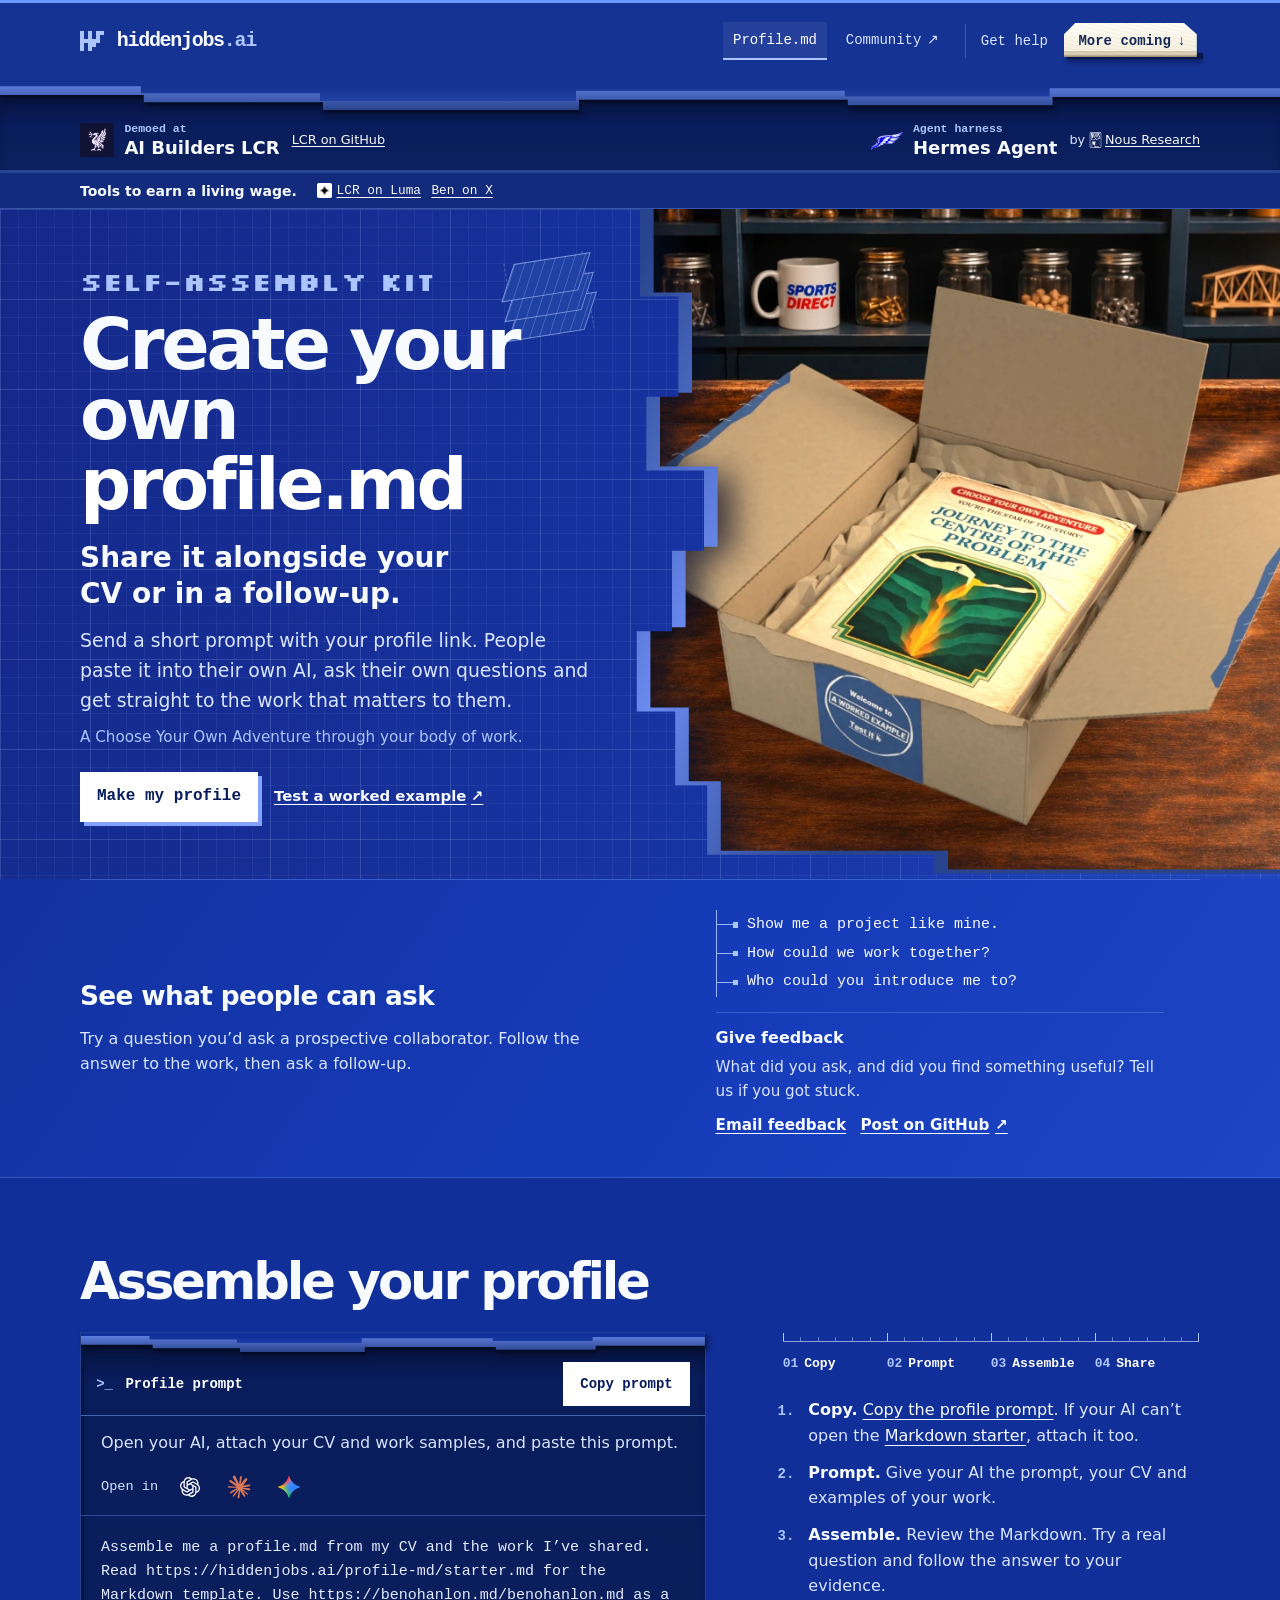
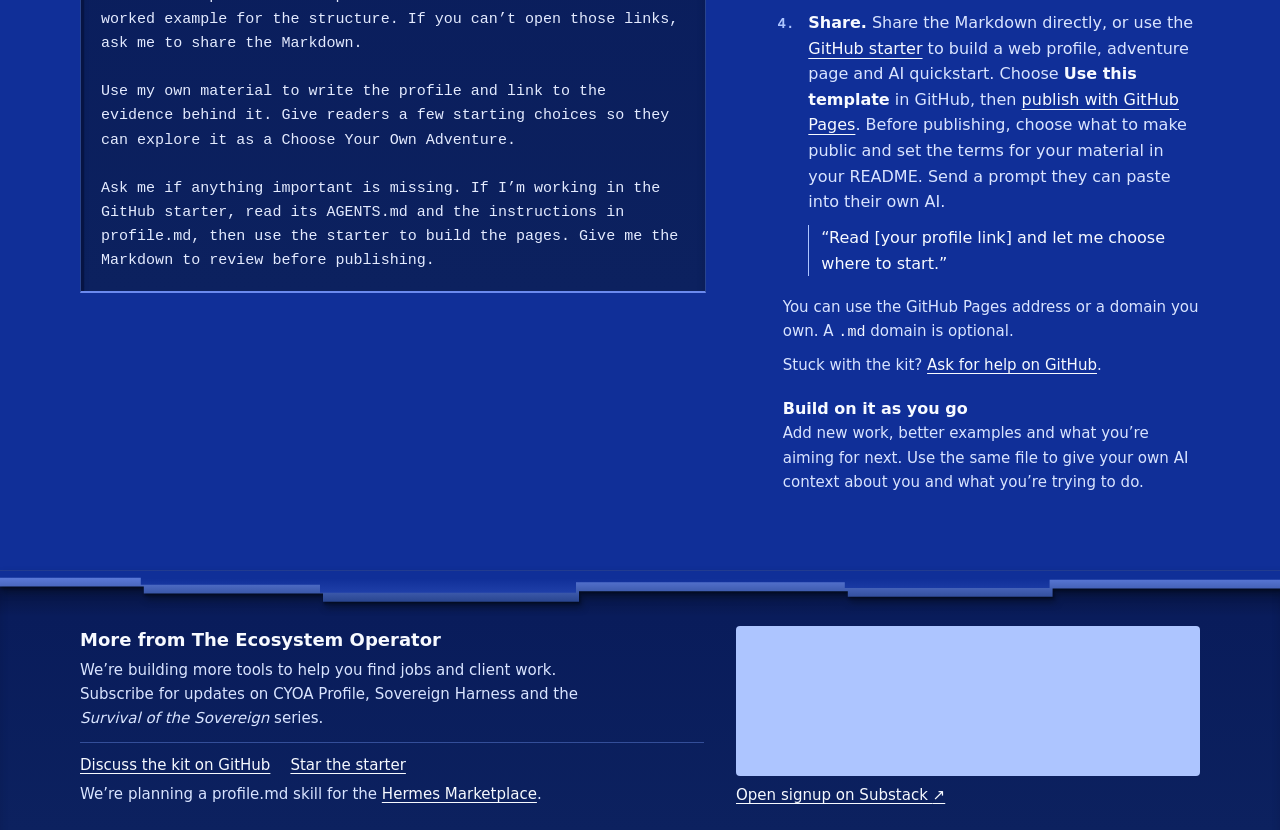
==== commit f4bf7c9a: "Explain what to send when sharing a profile" ====
--- a/profile-md/index.html
+++ b/profile-md/index.html
@@ -105,7 +105,7 @@
             <p class="label kit-label">Self-assembly kit</p>
             <h1>Create your own<br><span>profile.md</span></h1>
             <p class="hero-summary">Share it alongside your CV or in a follow-up.</p>
-            <p class="hero-context">Give people one link they can open in their own AI to ask their own questions and get straight to the work that matters to them.</p>
+            <p class="hero-context">Send a short prompt with your profile link. People paste it into their own AI, ask their own questions and get straight to the work that matters to them.</p>
             <p class="hero-format">A Choose Your Own Adventure through your body of work.</p>
             <div class="hero-actions">
               <a class="button button-primary" href="#make-yours">Make my profile</a>
@@ -205,8 +205,8 @@
           <li id="copy-profile"><strong>Copy.</strong> <a href="#draft-profile">Copy the profile prompt</a>. If your AI can’t open the <a href="./starter.md">Markdown starter</a>, attach it too.</li>
           <li id="prompt-profile"><strong>Prompt.</strong> Give your AI the prompt, your CV and examples of your work.</li>
           <li id="assemble-profile"><strong>Assemble.</strong> Review the Markdown. Try a real question and follow the answer to your evidence.</li>
-          <li id="publish-profile"><strong>Share.</strong> Share the Markdown directly, or use the <a href="https://github.com/benohanlon/profile-md-template">GitHub starter</a> to build a web profile, adventure page and AI quickstart. Choose <strong>Use this template</strong> in GitHub, then <a href="https://docs.github.com/en/pages/getting-started-with-github-pages/creating-a-github-pages-site">publish with GitHub Pages</a>. Before publishing, choose what to make public and set the terms for your material in your README.
-            <blockquote class="share-example">“Here’s my MD. Put it into your AI and ask about me.”</blockquote>
+          <li id="publish-profile"><strong>Share.</strong> Share the Markdown directly, or use the <a href="https://github.com/benohanlon/profile-md-template">GitHub starter</a> to build a web profile, adventure page and AI quickstart. Choose <strong>Use this template</strong> in GitHub, then <a href="https://docs.github.com/en/pages/getting-started-with-github-pages/creating-a-github-pages-site">publish with GitHub Pages</a>. Before publishing, choose what to make public and set the terms for your material in your README. Send a prompt they can paste into their own AI.
+            <blockquote class="share-example">“Read [your profile link] and let me choose where to start.”</blockquote>
           </li>
         </ol>
         <p class="domain-note">You can use the GitHub Pages address or a domain you own. A <code>.md</code> domain is optional.</p>
